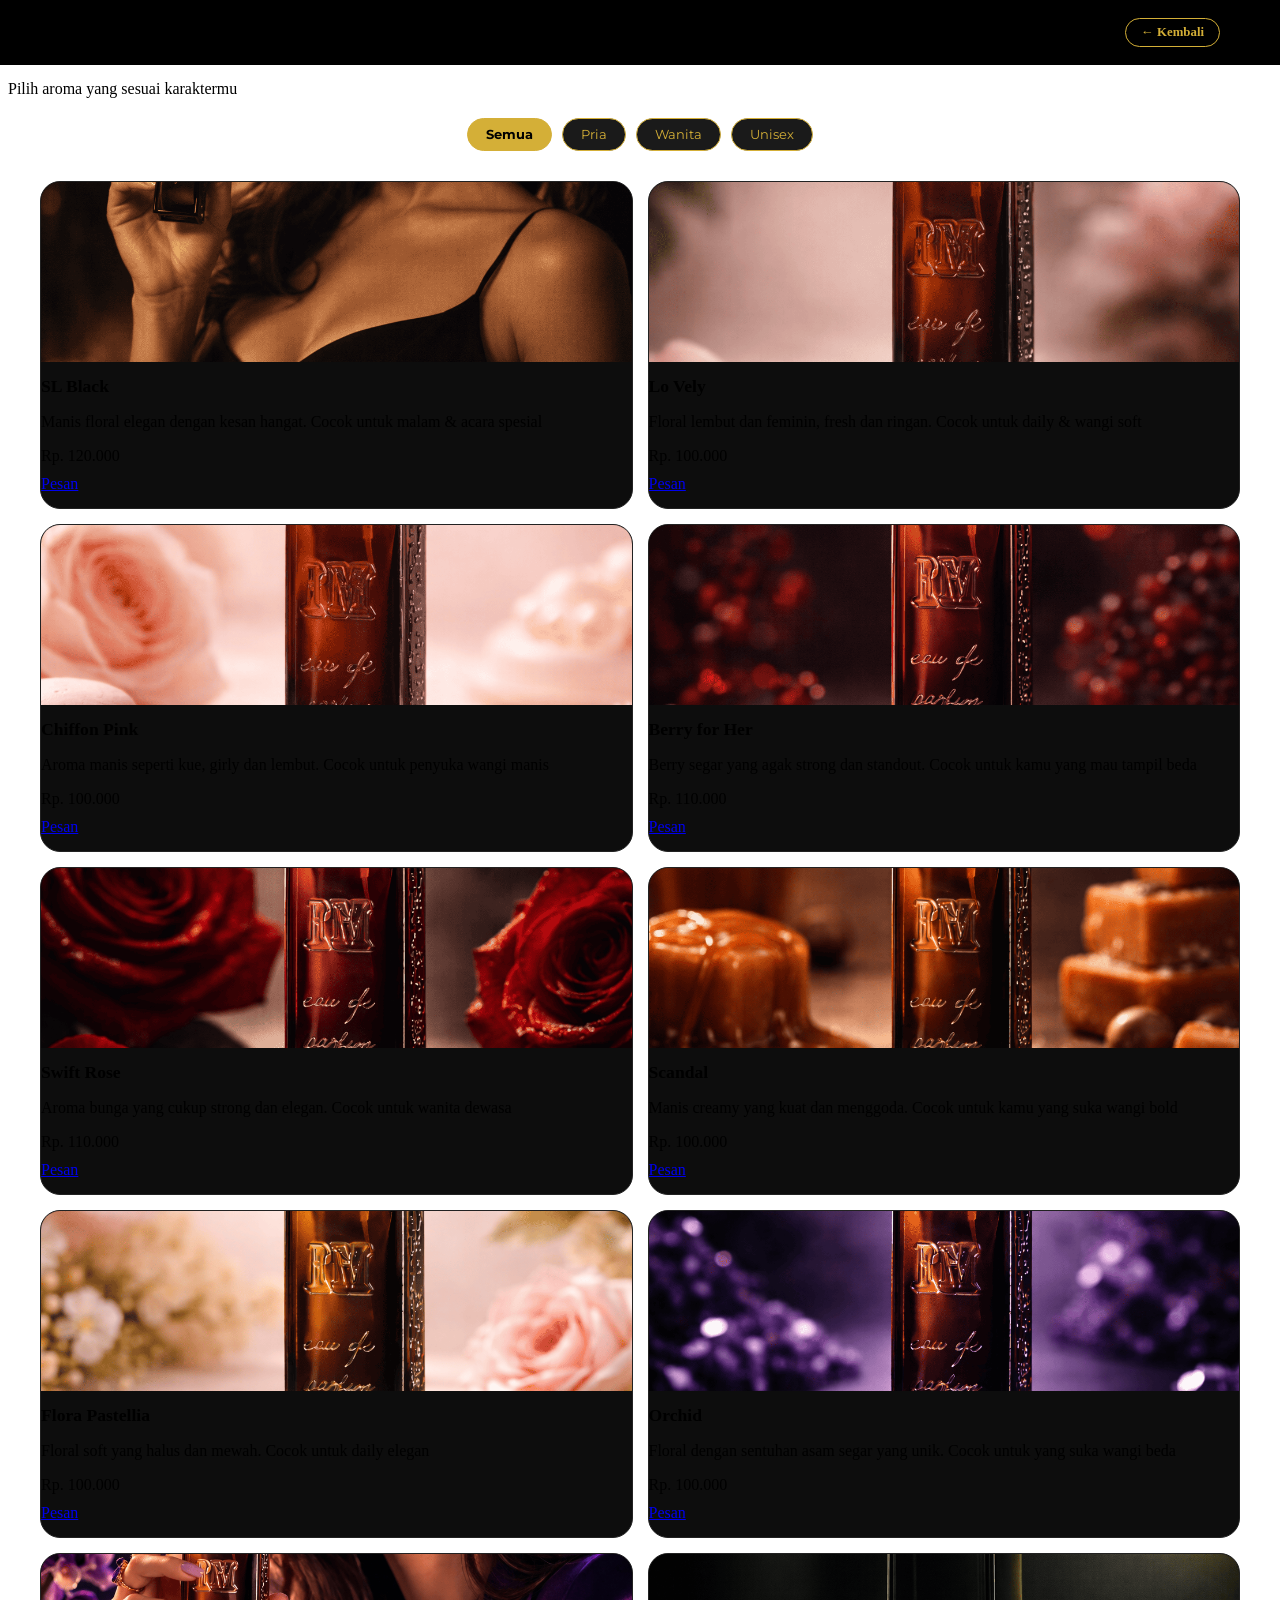
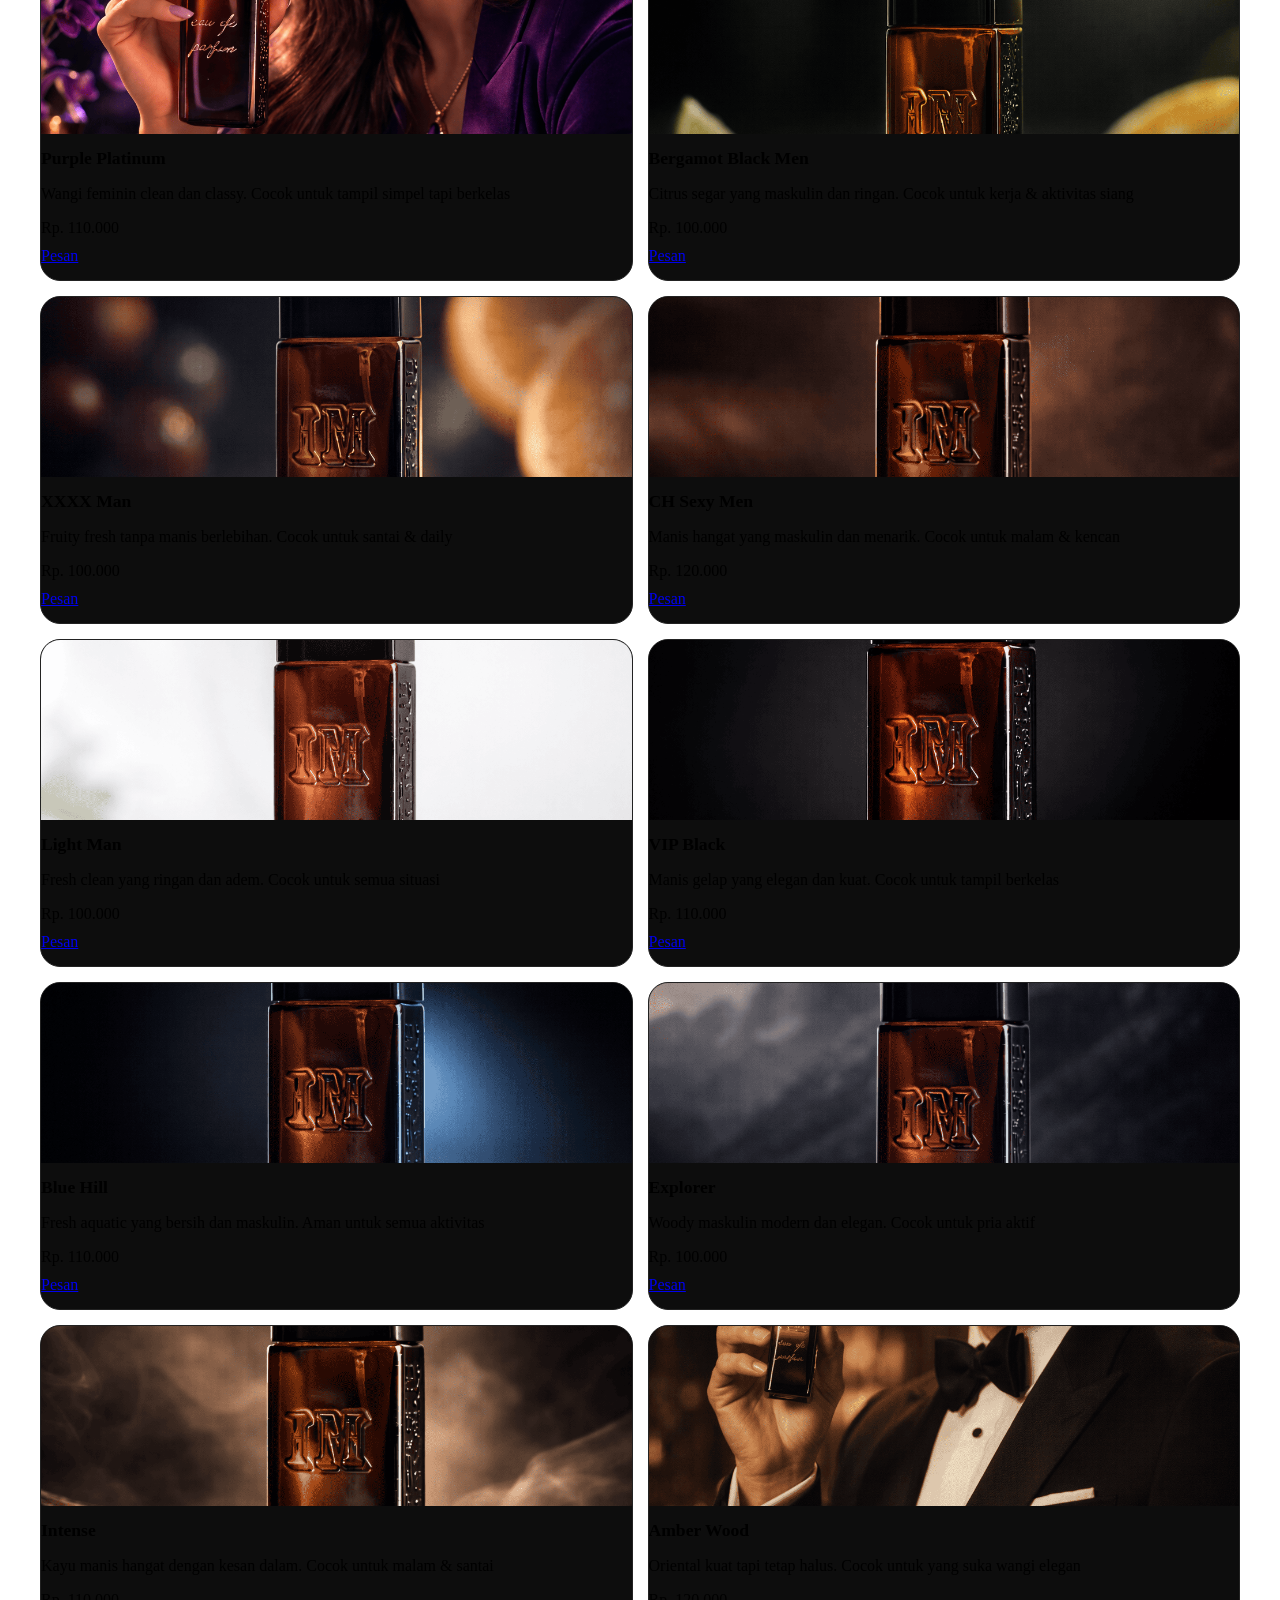
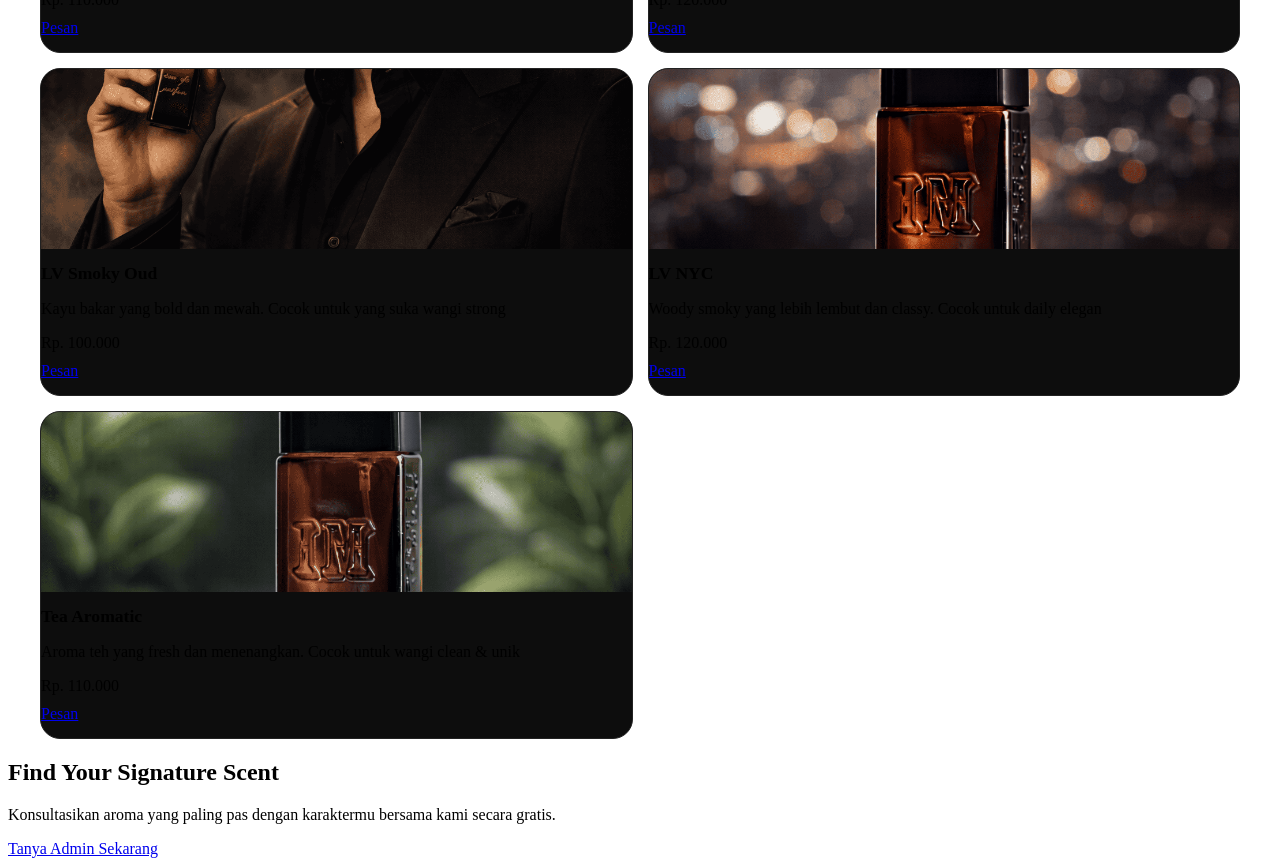
==== katalog.html @ c1ea0c75 "Update katalog.html" ====
<!DOCTYPE html>
<html lang="id">
<head>
    <meta charset="UTF-8">
    <meta name="viewport" content="width=device-width, initial-scale=1.0">
    <title>Katalog Lengkap - IM Parfum</title>
    <link href="https://fonts.googleapis.com/css2?family=Cormorant+Garamond:wght@600&family=Montserrat:wght@300;400;600&display=swap" rel="stylesheet">
    <link rel="stylesheet" href="style.css">
</head>
<body>

    <nav class="navbar">
        <div class="navbar-content">
            <div class="logo-lingkaran">IM</div>
            <a href="index.html" class="btn-kembali">← Kembali</a>
        </div>
    </nav>

    <div class="isi-halaman">
        <header>
            <h1 class="gold-text">Our Collections</h1>
            <p class="sub-text">Pilih aroma yang sesuai karaktermu</p>
            <div class="garis-pembatas"></div>
        </header>

        <div class="tab-container">
            <button class="tab-btn active" onclick="filterKatalog('Semua')">Semua</button>
            <button class="tab-btn" onclick="filterKatalog('Pria')">Pria</button>
            <button class="tab-btn" onclick="filterKatalog('Wanita')">Wanita</button>
            <button class="tab-btn" onclick="filterKatalog('Unisex')">Unisex</button>
        </div>

        <section class="grid-lengkap" id="katalog-semua">
            </section>

        <div class="footer-cta">
            <div class="cta-content">
                <h2 class="gold-text">Find Your Signature Scent</h2>
                <p>Konsultasikan aroma yang paling pas dengan karaktermu bersama kami secara gratis.</p>
                <a href="https://wa.me/6287749397910" class="btn-premium-cta">
                    <span>Tanya Admin Sekarang</span>
                </a>
            </div>
        </div>
    </div>

    <script src="Katalog.js"></script>
</body>
</html>
---- style.css ----
/* =========================================
   1. NAVBAR (HEADER) - PERBAIKAN KATALOG
   ========================================= */
.navbar {
    position: fixed;
    top: 0;
    left: 0;
    right: 0;
    height: 65px;
    background-color: #000000;
    display: flex;
    justify-content: center;
    align-items: center;
    z-index: 9999;
}

.navbar-content {
    width: 100%;
    max-width: 1200px;
    display: flex;
    justify-content: space-between; /* Memisahkan Logo dan Tombol Kembali */
    align-items: center;
    padding: 0 20px;
    box-sizing: border-box;
}

/* =========================================
   2. FILTER TABS (TOMBOL SEMUA, PRIA, DLL)
   ========================================= */
.tab-container {
    display: flex;
    justify-content: center;
    gap: 10px;
    margin: 20px 0 30px;
    padding: 0 10px;
    flex-wrap: wrap;
}

.tab-btn {
    background: #1a1a1a; /* Warna gelap agar teks emas terlihat */
    border: 1px solid #d4af37;
    color: #d4af37;
    padding: 8px 18px;
    border-radius: 20px;
    font-size: 0.8rem;
    cursor: pointer;
    transition: 0.3s;
    font-family: 'Montserrat', sans-serif;
}

.tab-btn.active {
    background: #d4af37; /* Emas saat terpilih */
    color: #000000;      /* Teks hitam agar kontras */
    font-weight: bold;
}

/* =========================================
   3. GRID KATALOG (2 KOLOM DI HP)
   ========================================= */
.grid-lengkap {
    display: grid;
    grid-template-columns: 1fr 1fr; /* Membagi layar jadi 2 kolom */
    gap: 15px;
    padding: 0 15px;
    max-width: 1200px;
    margin: 0 auto;
}

.grid-lengkap .kartu-parfum {
    min-width: unset; /* Menghapus paksaan lebar agar muat 2 kolom */
    background-color: #0d0d0d;
    border-radius: 20px;
    padding-bottom: 15px;
    border: 1px solid #222;
    overflow: hidden;
}

.grid-lengkap .gambar-produk {
    width: 100%;
    height: 180px; /* Tinggi disesuaikan agar tidak terlalu panjang */
    object-fit: cover;
}

.grid-lengkap .nama-produk {
    font-size: 1.1rem;
    margin: 10px 0 5px;
}

.grid-lengkap .harga {
    font-size: 1rem;
    margin-bottom: 10px;
}

/* Tombol Kembali di Navbar */
.btn-kembali {
    color: #d4af37;
    text-decoration: none;
    font-weight: bold;
    font-size: 0.8rem;
    border: 1px solid #d4af37;
    padding: 6px 15px;
    border-radius: 20px;
}
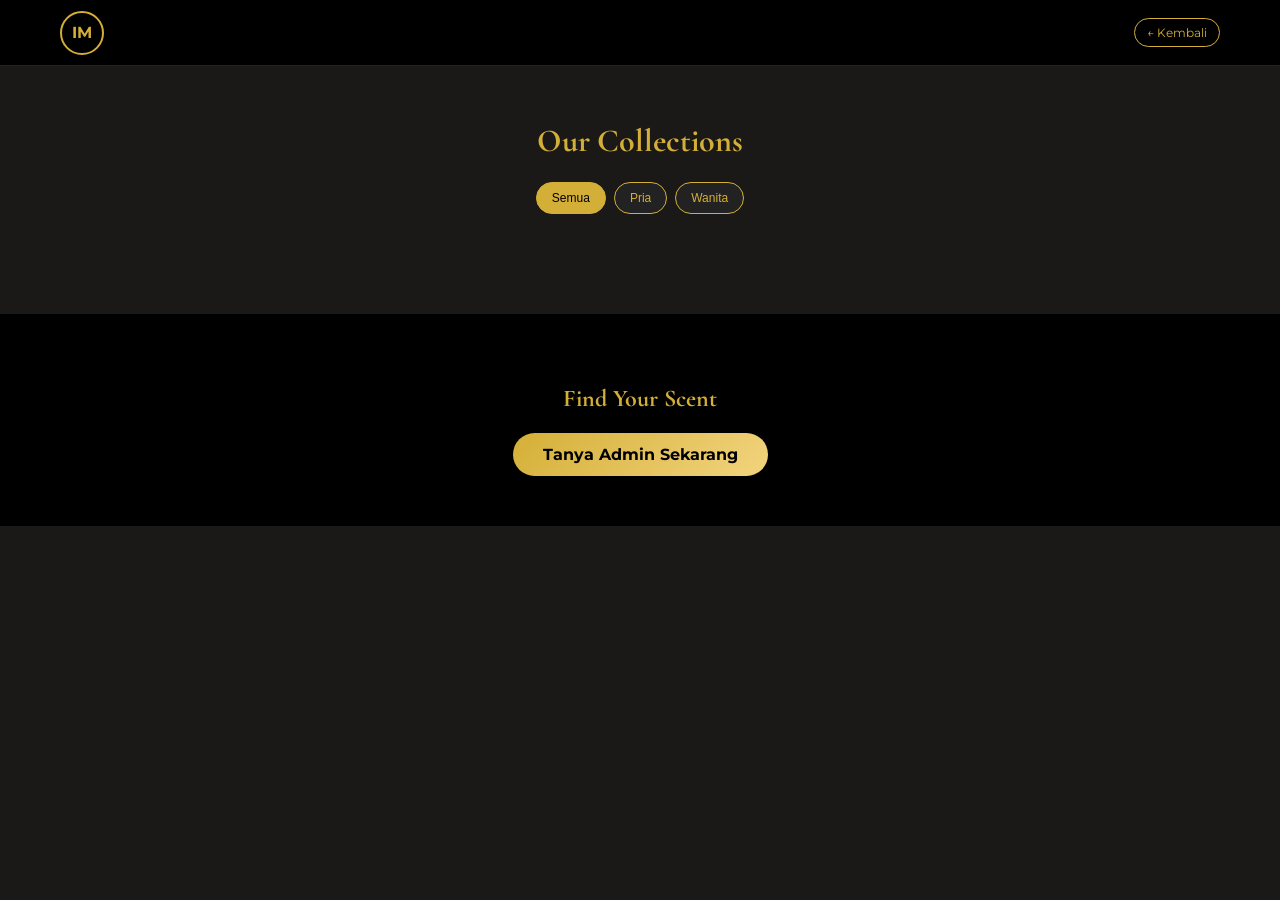
==== commit 27781de8: "Update katalog.html" ====
--- a/katalog.html
+++ b/katalog.html
@@ -3,12 +3,11 @@
 <head>
     <meta charset="UTF-8">
     <meta name="viewport" content="width=device-width, initial-scale=1.0">
-    <title>Katalog Lengkap - IM Parfum</title>
-    <link href="https://fonts.googleapis.com/css2?family=Cormorant+Garamond:wght@600&family=Montserrat:wght@300;400;600&display=swap" rel="stylesheet">
+    <title>Katalog - IM Parfum</title>
+    <link href="https://fonts.googleapis.com/css2?family=Cormorant+Garamond:wght@600&family=Montserrat:wght@400;600&display=swap" rel="stylesheet">
     <link rel="stylesheet" href="style.css">
 </head>
 <body>
-
     <nav class="navbar">
         <div class="navbar-content">
             <div class="logo-lingkaran">IM</div>
@@ -17,33 +16,20 @@
     </nav>
 
     <div class="isi-halaman">
-        <header>
-            <h1 class="gold-text">Our Collections</h1>
-            <p class="sub-text">Pilih aroma yang sesuai karaktermu</p>
-            <div class="garis-pembatas"></div>
-        </header>
-
+        <h1 class="gold-text">Our Collections</h1>
         <div class="tab-container">
             <button class="tab-btn active" onclick="filterKatalog('Semua')">Semua</button>
             <button class="tab-btn" onclick="filterKatalog('Pria')">Pria</button>
             <button class="tab-btn" onclick="filterKatalog('Wanita')">Wanita</button>
-            <button class="tab-btn" onclick="filterKatalog('Unisex')">Unisex</button>
         </div>
 
-        <section class="grid-lengkap" id="katalog-semua">
-            </section>
+        <section class="grid-lengkap" id="katalog-container"></section>
 
-        <div class="footer-cta">
-            <div class="cta-content">
-                <h2 class="gold-text">Find Your Signature Scent</h2>
-                <p>Konsultasikan aroma yang paling pas dengan karaktermu bersama kami secara gratis.</p>
-                <a href="https://wa.me/6287749397910" class="btn-premium-cta">
-                    <span>Tanya Admin Sekarang</span>
-                </a>
-            </div>
-        </div>
+        <footer class="footer-cta">
+            <h2 class="gold-text">Find Your Scent</h2>
+            <a href="https://wa.me/6287749397910" class="btn-premium-cta">Tanya Admin Sekarang</a>
+        </footer>
     </div>
-
-    <script src="Katalog.js"></script>
+    <script src="katalog.js"></script>
 </body>
 </html>
--- a/style.css
+++ b/style.css
@@ -1,103 +1,98 @@
-/* =========================================
-   1. NAVBAR (HEADER) - PERBAIKAN KATALOG
-   ========================================= */
+/* DASAR */
+body {
+    background-color: #1a1917;
+    color: #ffffff;
+    font-family: 'Montserrat', sans-serif;
+    margin: 0;
+    padding: 0;
+    text-align: center;
+}
+
+/* NAVBAR (Logo kiri, Tombol kanan) */
 .navbar {
     position: fixed;
-    top: 0;
-    left: 0;
-    right: 0;
+    top: 0; left: 0; right: 0;
     height: 65px;
     background-color: #000000;
     display: flex;
     justify-content: center;
     align-items: center;
     z-index: 9999;
+    border-bottom: 1px solid #222;
 }
 
 .navbar-content {
     width: 100%;
     max-width: 1200px;
     display: flex;
-    justify-content: space-between; /* Memisahkan Logo dan Tombol Kembali */
+    justify-content: space-between;
     align-items: center;
     padding: 0 20px;
     box-sizing: border-box;
 }
 
-/* =========================================
-   2. FILTER TABS (TOMBOL SEMUA, PRIA, DLL)
-   ========================================= */
-.tab-container {
+.logo-lingkaran {
+    width: 40px; height: 40px;
+    border: 2px solid #d4af37;
+    border-radius: 50%;
+    color: #d4af37;
     display: flex;
+    align-items: center;
     justify-content: center;
-    gap: 10px;
-    margin: 20px 0 30px;
-    padding: 0 10px;
-    flex-wrap: wrap;
+    font-weight: bold;
+    text-decoration: none;
 }
 
-.tab-btn {
-    background: #1a1a1a; /* Warna gelap agar teks emas terlihat */
+.btn-kembali {
+    color: #d4af37;
+    text-decoration: none;
+    font-size: 0.75rem;
     border: 1px solid #d4af37;
-    color: #d4af37;
-    padding: 8px 18px;
+    padding: 6px 12px;
     border-radius: 20px;
-    font-size: 0.8rem;
-    cursor: pointer;
-    transition: 0.3s;
-    font-family: 'Montserrat', sans-serif;
 }
 
-.tab-btn.active {
-    background: #d4af37; /* Emas saat terpilih */
-    color: #000000;      /* Teks hitam agar kontras */
-    font-weight: bold;
+/* HEADER & FILTER */
+.isi-halaman { padding-top: 100px; }
+.gold-text { color: #d4af37; font-family: 'Cormorant Garamond', serif; }
+
+.tab-container { display: flex; justify-content: center; gap: 8px; margin-bottom: 30px; }
+.tab-btn {
+    background: #222; border: 1px solid #d4af37; color: #d4af37;
+    padding: 8px 15px; border-radius: 20px; font-size: 0.75rem; cursor: pointer;
 }
+.tab-btn.active { background: #d4af37; color: #000; }
 
-/* =========================================
-   3. GRID KATALOG (2 KOLOM DI HP)
-   ========================================= */
+/* GRID KATALOG (2 KOLOM) */
 .grid-lengkap {
     display: grid;
-    grid-template-columns: 1fr 1fr; /* Membagi layar jadi 2 kolom */
+    grid-template-columns: 1fr 1fr;
     gap: 15px;
-    padding: 0 15px;
+    padding: 0 15px 50px;
     max-width: 1200px;
     margin: 0 auto;
 }
 
-.grid-lengkap .kartu-parfum {
-    min-width: unset; /* Menghapus paksaan lebar agar muat 2 kolom */
+.kartu-parfum {
     background-color: #0d0d0d;
-    border-radius: 20px;
-    padding-bottom: 15px;
+    border-radius: 15px;
     border: 1px solid #222;
     overflow: hidden;
+    display: flex;
+    flex-direction: column;
+    text-align: left;
 }
 
-.grid-lengkap .gambar-produk {
-    width: 100%;
-    height: 180px; /* Tinggi disesuaikan agar tidak terlalu panjang */
-    object-fit: cover;
+.gambar-produk { width: 100%; height: 180px; object-fit: cover; }
+.info-produk { padding: 12px; }
+.nama-produk { color: #d4af37; font-size: 1.1rem; margin: 0 0 5px; }
+.deskripsi { font-size: 0.7rem; color: #ffffff !important; line-height: 1.3; margin-bottom: 10px; }
+.harga { color: #d4af37; font-weight: bold; font-size: 0.9rem; margin-bottom: 10px; }
+.link-pesan { color: #fdd835; text-decoration: none; font-size: 0.75rem; font-weight: bold; border-bottom: 1px solid #fdd835; }
+
+/* FOOTER */
+.footer-cta { padding: 50px 20px; background: #000; margin-top: 20px; }
+.btn-premium-cta {
+    display: inline-block; background: linear-gradient(135deg, #d4af37, #f2d47e);
+    color: #000; padding: 12px 30px; border-radius: 50px; text-decoration: none; font-weight: bold;
 }
-
-.grid-lengkap .nama-produk {
-    font-size: 1.1rem;
-    margin: 10px 0 5px;
-}
-
-.grid-lengkap .harga {
-    font-size: 1rem;
-    margin-bottom: 10px;
-}
-
-/* Tombol Kembali di Navbar */
-.btn-kembali {
-    color: #d4af37;
-    text-decoration: none;
-    font-weight: bold;
-    font-size: 0.8rem;
-    border: 1px solid #d4af37;
-    padding: 6px 15px;
-    border-radius: 20px;
-}
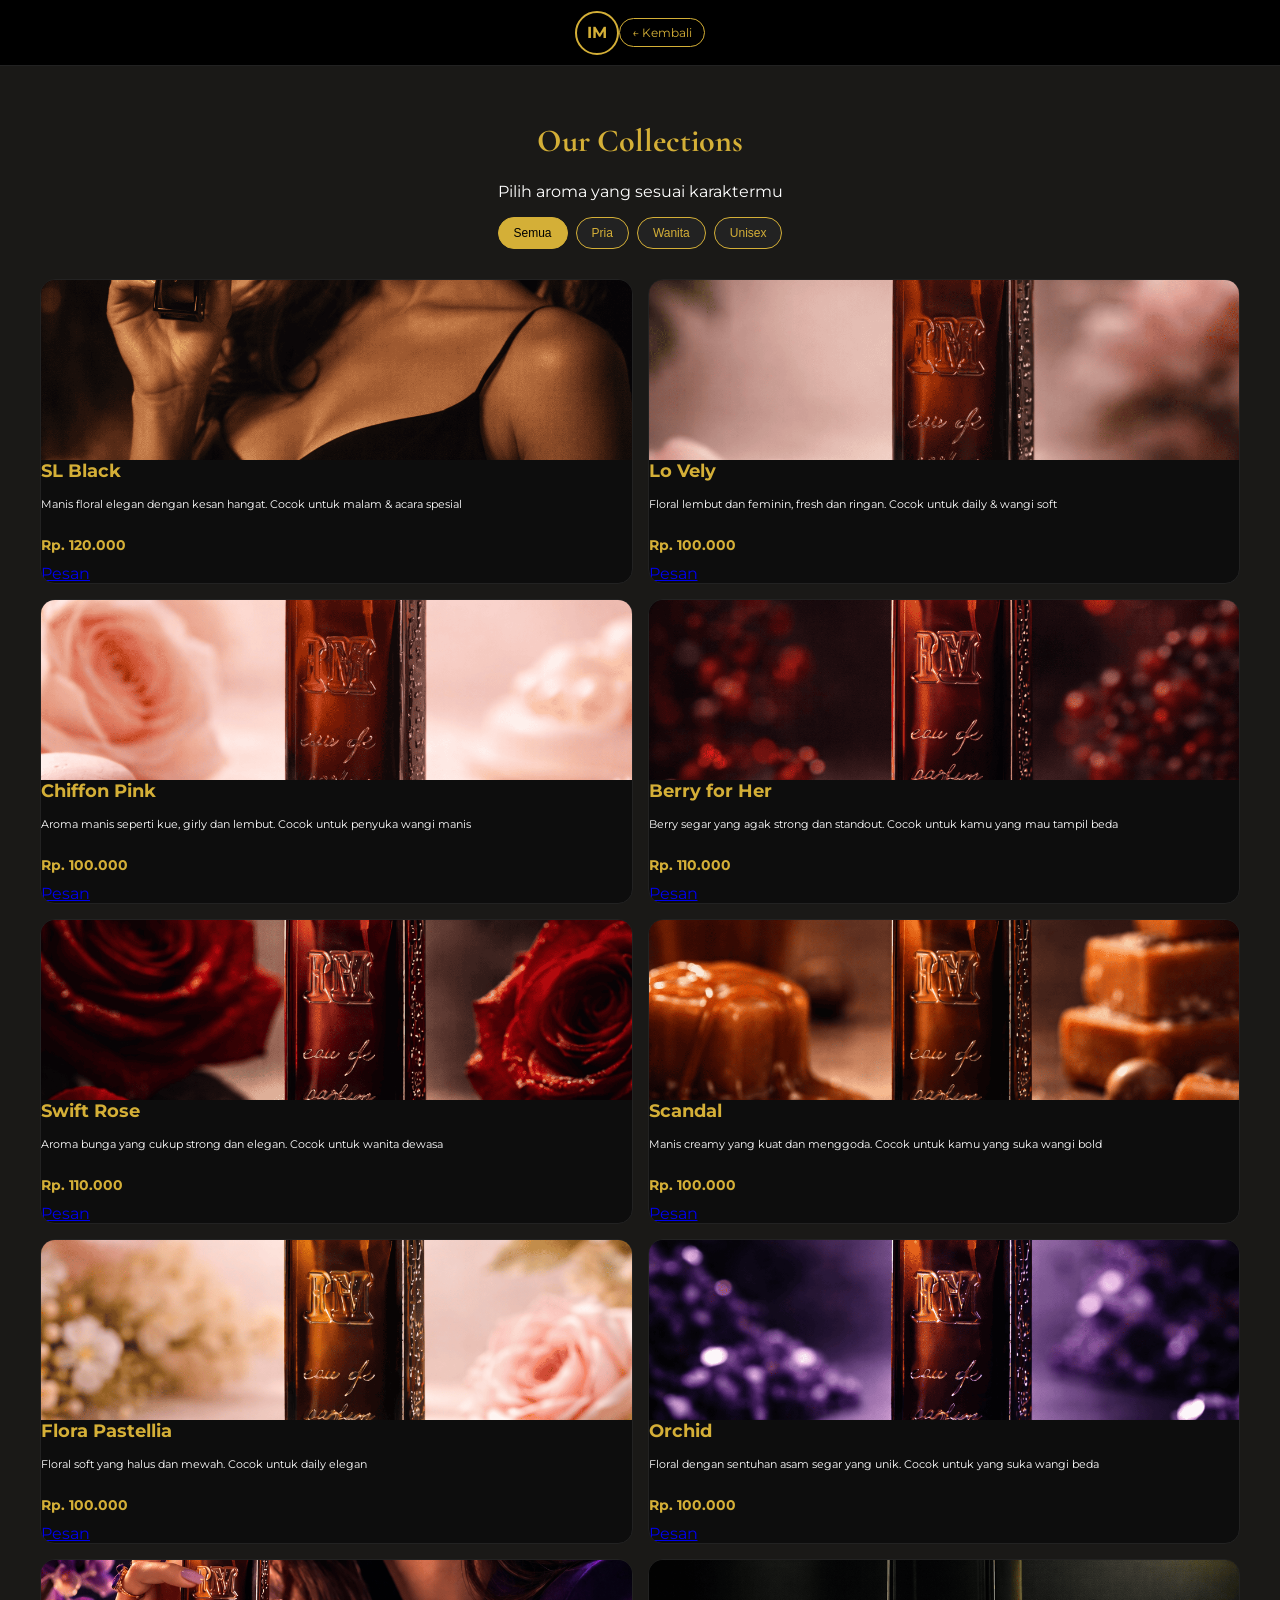
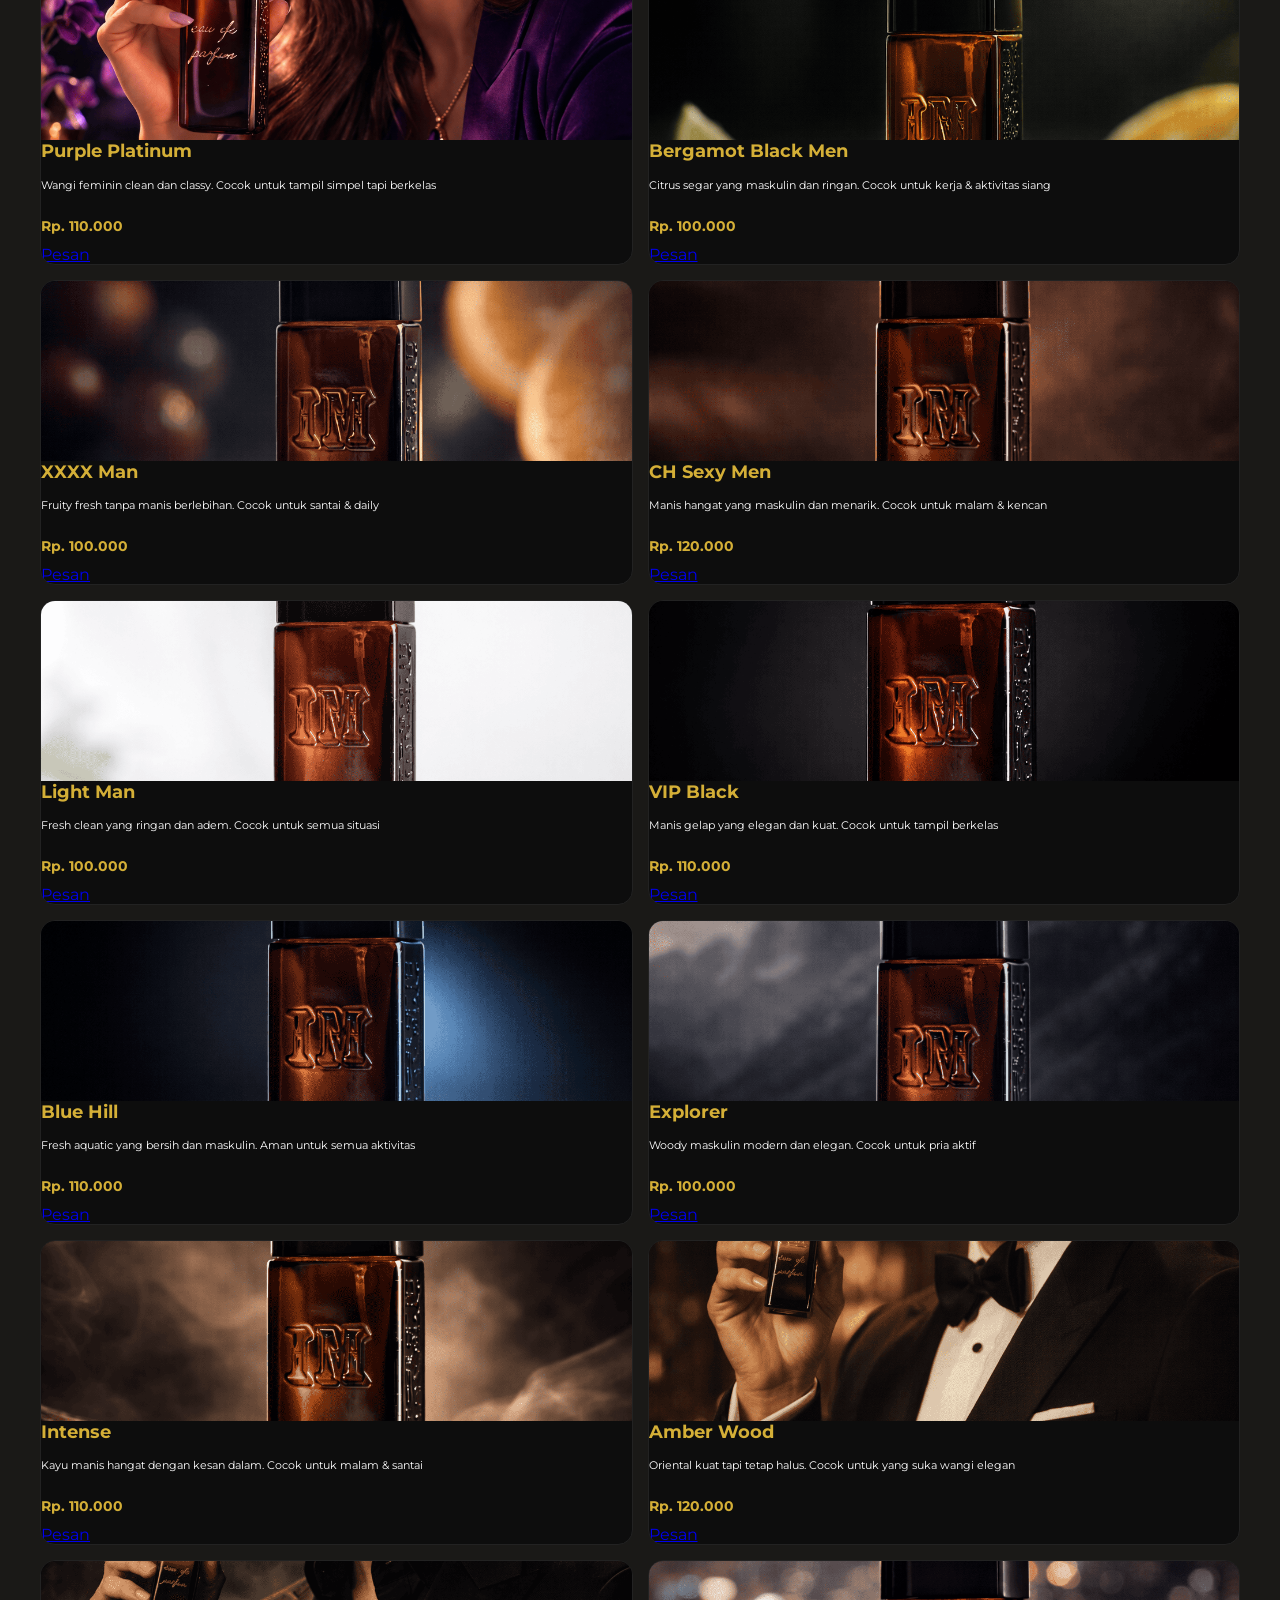
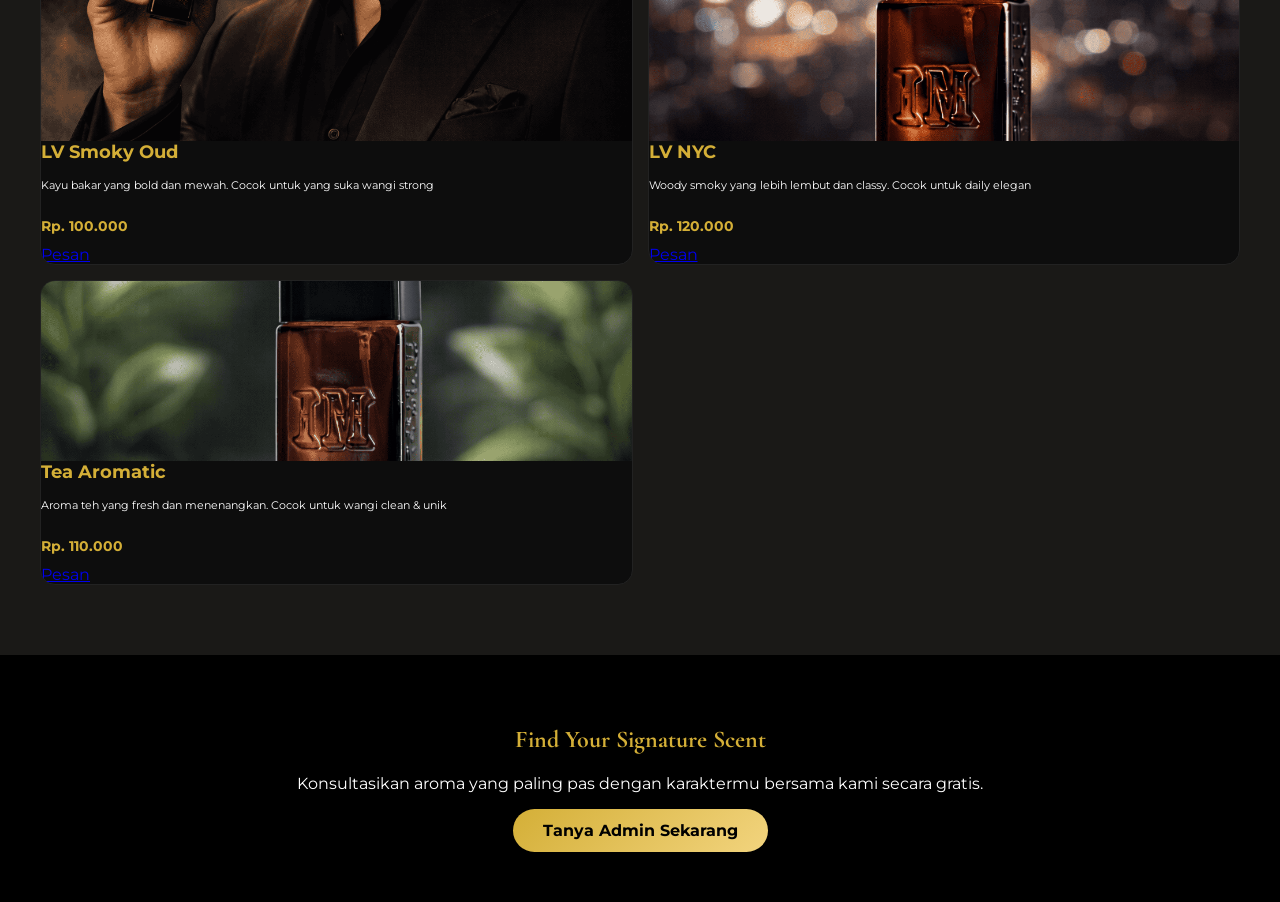
==== commit 0a7dfea7: "Update katalog.html" ====
--- a/katalog.html
+++ b/katalog.html
@@ -3,33 +3,46 @@
 <head>
     <meta charset="UTF-8">
     <meta name="viewport" content="width=device-width, initial-scale=1.0">
-    <title>Katalog - IM Parfum</title>
-    <link href="https://fonts.googleapis.com/css2?family=Cormorant+Garamond:wght@600&family=Montserrat:wght@400;600&display=swap" rel="stylesheet">
+    <title>Katalog Lengkap - IM Parfum</title>
+    <link href="https://fonts.googleapis.com/css2?family=Cormorant+Garamond:wght@600&family=Montserrat:wght@300;400;600&display=swap" rel="stylesheet">
     <link rel="stylesheet" href="style.css">
 </head>
 <body>
+
     <nav class="navbar">
-        <div class="navbar-content">
-            <div class="logo-lingkaran">IM</div>
-            <a href="index.html" class="btn-kembali">← Kembali</a>
-        </div>
+        <div class="logo-lingkaran">IM</div>
+        <a href="index.html" class="btn-kembali">← Kembali</a>
     </nav>
 
     <div class="isi-halaman">
-        <h1 class="gold-text">Our Collections</h1>
+        <header>
+            <h1 class="gold-text">Our Collections</h1>
+            <p class="sub-text">Pilih aroma yang sesuai karaktermu</p>
+            <div class="garis-pembatas"></div>
+        </header>
+
         <div class="tab-container">
             <button class="tab-btn active" onclick="filterKatalog('Semua')">Semua</button>
             <button class="tab-btn" onclick="filterKatalog('Pria')">Pria</button>
             <button class="tab-btn" onclick="filterKatalog('Wanita')">Wanita</button>
+            <button class="tab-btn" onclick="filterKatalog('Unisex')">Unisex</button>
         </div>
 
-        <section class="grid-lengkap" id="katalog-container"></section>
+        <section class="grid-lengkap" id="katalog-semua">
+            </section>
 
-        <footer class="footer-cta">
-            <h2 class="gold-text">Find Your Scent</h2>
-            <a href="https://wa.me/6287749397910" class="btn-premium-cta">Tanya Admin Sekarang</a>
-        </footer>
+        <div class="footer-cta">
+    <div class="cta-content">
+        <h2 class="gold-text">Find Your Signature Scent</h2>
+        <p>Konsultasikan aroma yang paling pas dengan karaktermu bersama kami secara gratis.</p>
+        <a href="https://wa.me/6287749397910" class="btn-premium-cta">
+            <span>Tanya Admin Sekarang</span>
+            <i class="icon-wa"></i>
+        </a>
     </div>
+</div>
+
+
     <script src="katalog.js"></script>
 </body>
 </html>
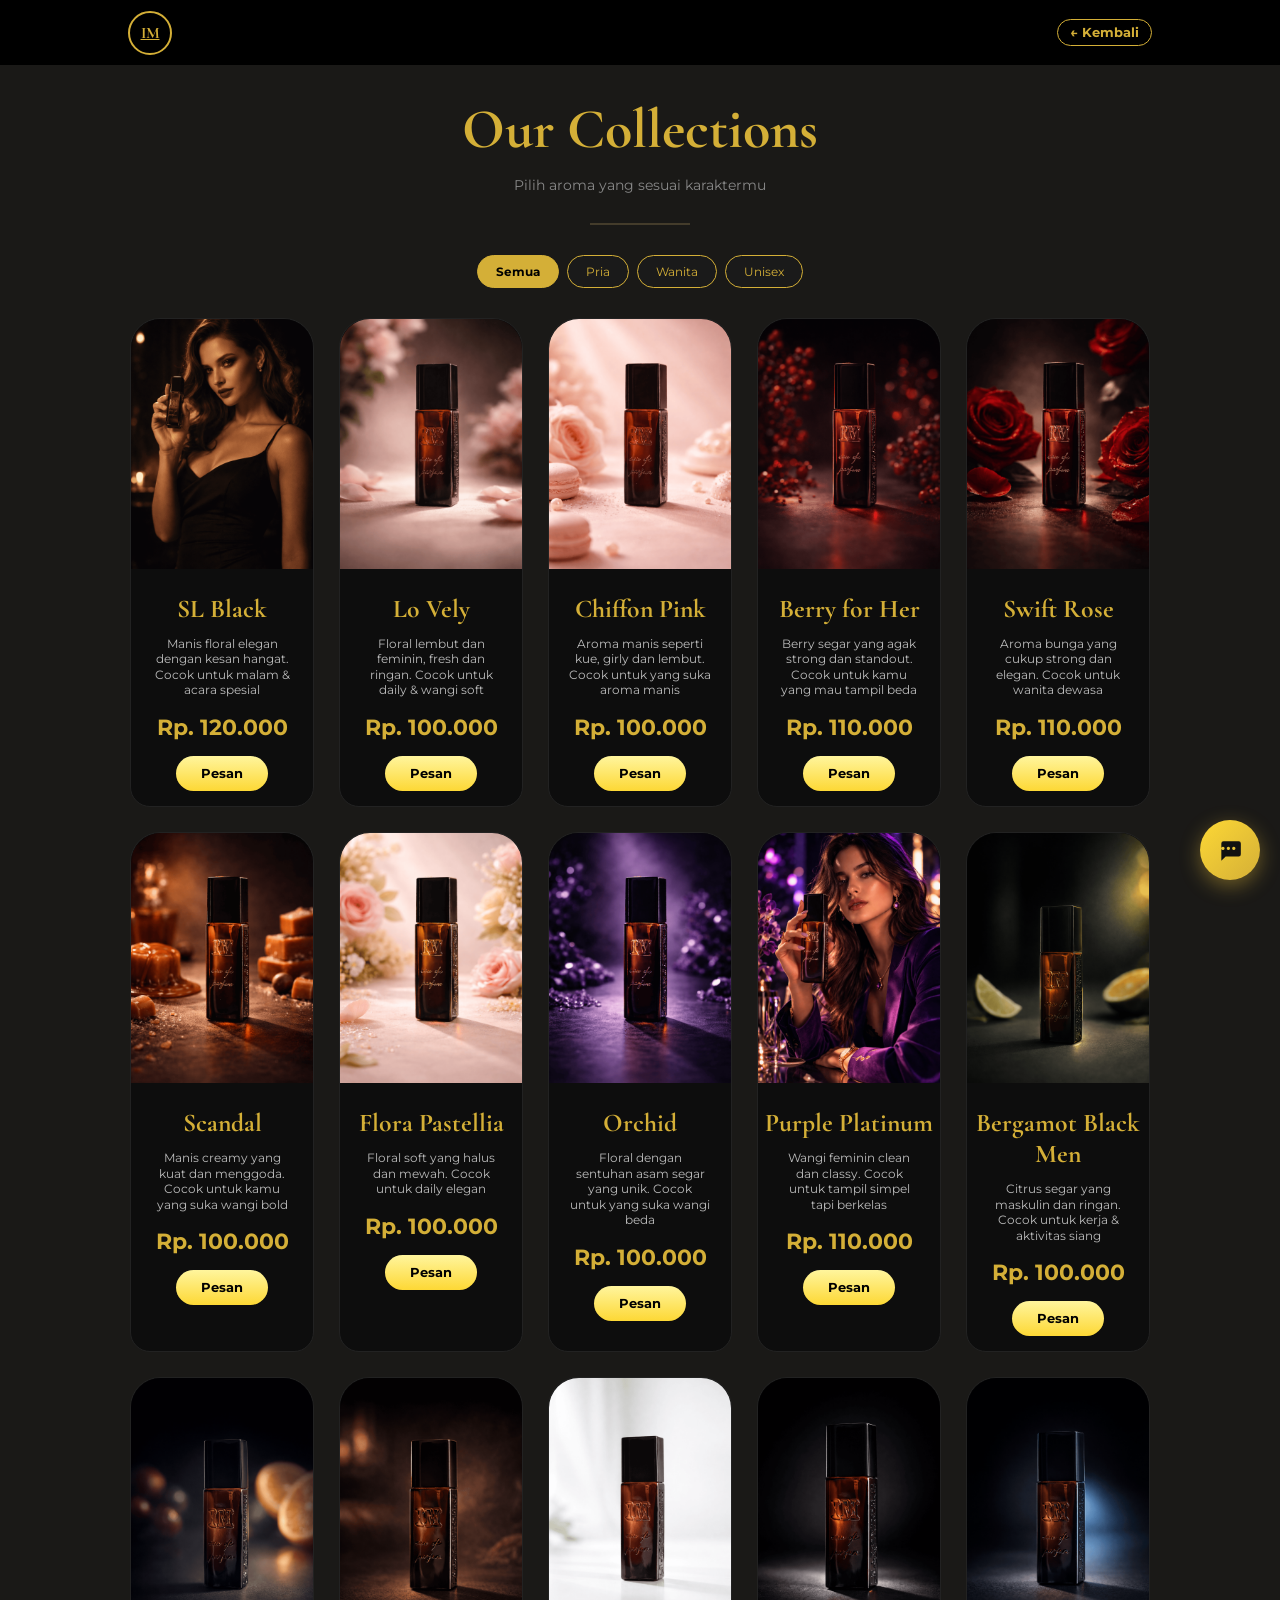
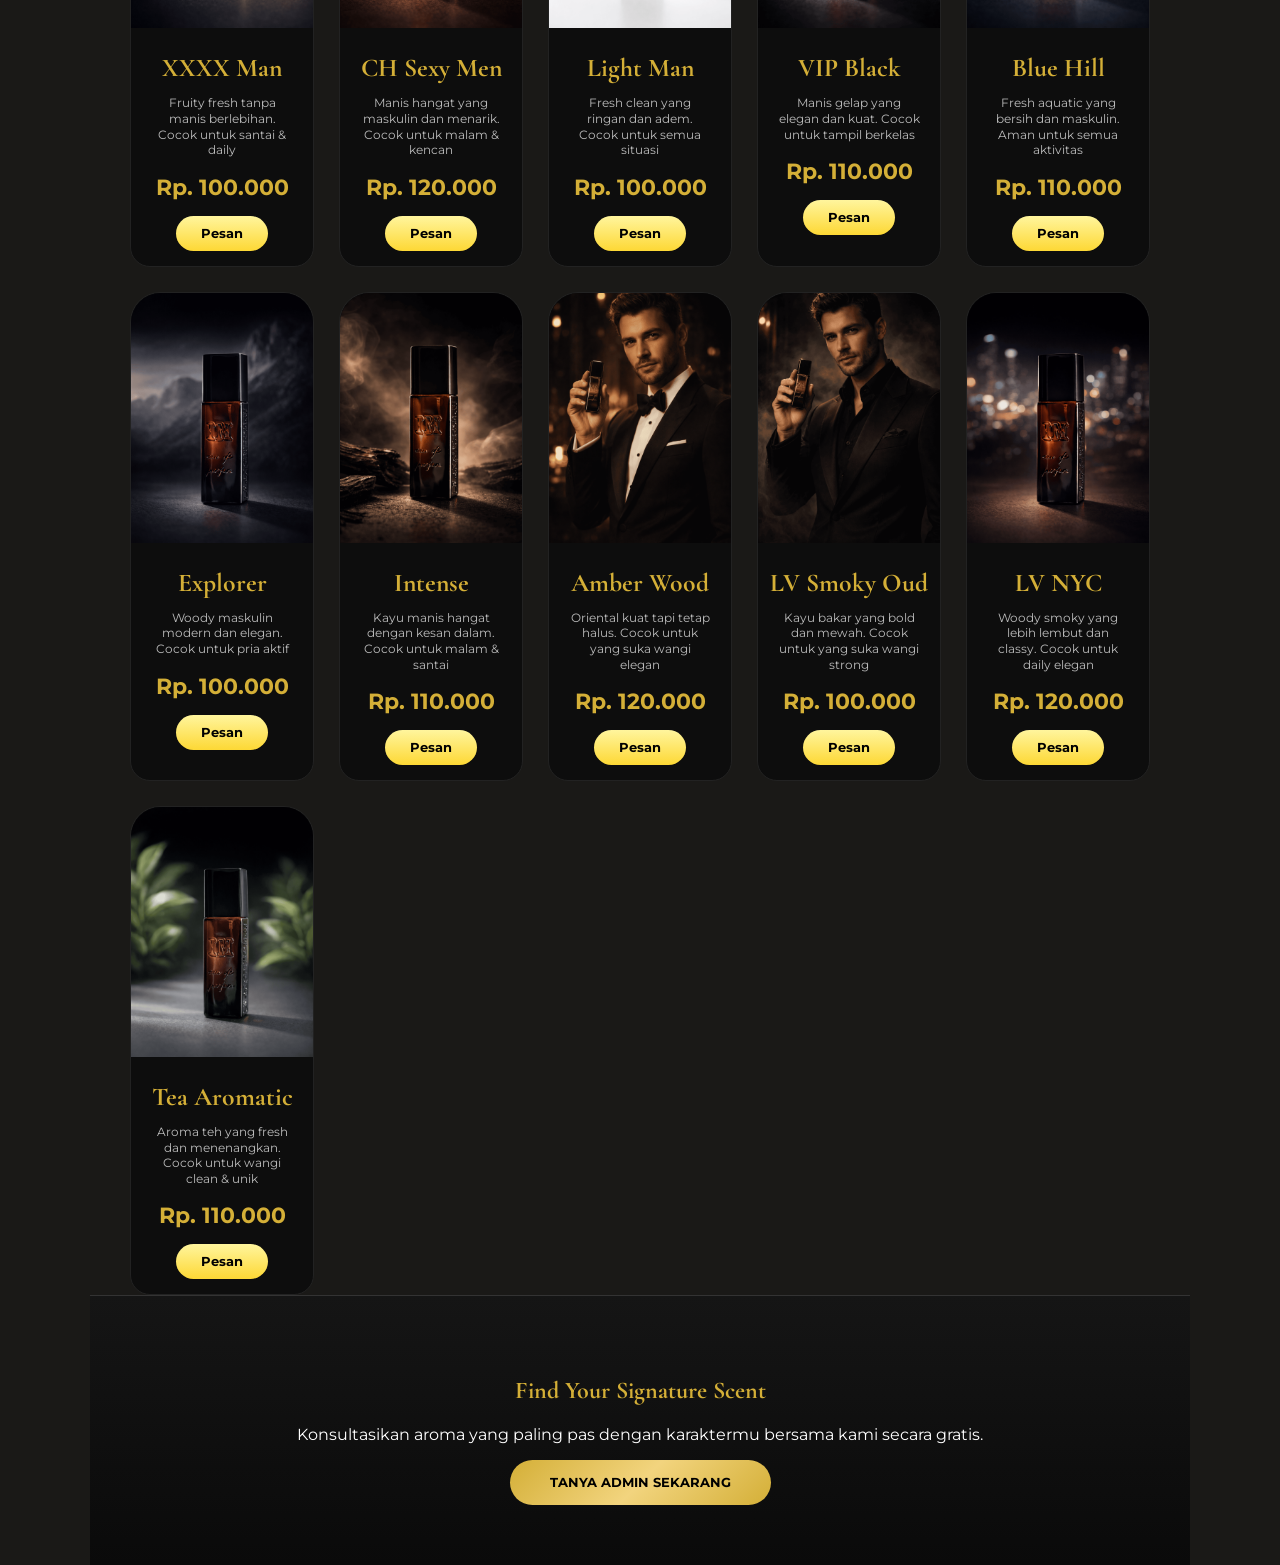
==== commit b5603b72: "Add files via upload" ====
--- a/katalog.html
+++ b/katalog.html
@@ -6,6 +6,7 @@
     <title>Katalog Lengkap - IM Parfum</title>
     <link href="https://fonts.googleapis.com/css2?family=Cormorant+Garamond:wght@600&family=Montserrat:wght@300;400;600&display=swap" rel="stylesheet">
     <link rel="stylesheet" href="style.css">
+    <link rel="stylesheet" href="chatbot.css?v=2">
 </head>
 <body>
 
@@ -44,5 +45,334 @@
 
 
     <script src="katalog.js"></script>
-</body>
+    <script src="chatbot.js?v=2"></script>
+<script data-pplx-inline-edit>
+(function () {
+  if (window === window.top) return;
+
+  const allowedParentOrigins = ["https://www.perplexity.ai","https://perplexity.ai","https://testing.perplexity.ai","https://staging.perplexity.ai","https://*.preview.i.perplexity.ai","http://perplexity.localhost","http://localhost:1420","http://127.0.0.1:1420","http://localhost:3000","http://127.0.0.1:3000","http://localhost:5173","http://127.0.0.1:5173"];
+  const MAX_FONT_BYTES = 500 * 1024;
+  const MAX_TOTAL_FONT_BYTES = 2 * 1024 * 1024;
+  let scrollForwarding = false;
+  let scrollRaf = 0;
+  let trustedTopOrigin = null;
+
+  // Allow entries like "https://*.preview.i.perplexity.ai" — the wildcard
+  // matches a single DNS label (no dots), so "https://*.foo" cannot stretch
+  // across multiple labels.
+  function matchesAllowedOrigin(origin) {
+    if (!origin) return false;
+    for (const entry of allowedParentOrigins) {
+      if (!entry.includes("*")) {
+        if (entry === origin) return true;
+        continue;
+      }
+      const pattern = new RegExp(
+        "^" +
+          entry.replace(/[.+?^${}()|[\]\\]/g, "\\$&").replace(/\*/g, "[^.]+") +
+          "$",
+      );
+      if (pattern.test(origin)) return true;
+    }
+    return false;
+  }
+
+  // Trust decision: when the sender is same-origin-visible (event.origin is a
+  // real origin like https://www.perplexity.ai) we trust event.origin directly.
+  // When event.origin is "null" (opaque broker srcdoc), we fall back to the
+  // broker's stamped `parentOrigin` to identify the top window. The fallback
+  // is claim-only — we rely on the browser's native `targetOrigin` enforcement
+  // on the response path (see postToTrustedTop) to ensure replies can't be
+  // delivered to anyone but the actual top window of that claimed origin.
+  function getTrustedParentOrigin(event) {
+    const forwardedParentOrigin =
+      typeof event.data.parentOrigin === "string" ? event.data.parentOrigin : null;
+    const parentOrigin = event.origin === "null" ? forwardedParentOrigin : event.origin;
+    return matchesAllowedOrigin(parentOrigin) ? parentOrigin : null;
+  }
+
+  // All responses go to window.top with targetOrigin = the allowlisted origin.
+  // An attacker that iframes us inside their own null-origin broker can claim
+  // any parentOrigin they like, but the browser will drop the reply whenever
+  // the real top's origin doesn't match — so the screenshot never leaves.
+  function postToTrustedTop(message) {
+    if (!trustedTopOrigin) return;
+    try {
+      window.top.postMessage(message, trustedTopOrigin);
+    } catch (_error) {}
+  }
+
+  function inlineAll(original, clone) {
+    if (original.nodeType !== 1 || clone.nodeType !== 1) return;
+
+    try {
+      const computedStyle = getComputedStyle(original);
+      // cssText on a computed style is the serialized declaration in modern
+      // Chromium/Safari — a single read beats enumerating ~400 longhand
+      // properties. Firefox returns "" here, so we fall back on empty.
+      const serialized = computedStyle.cssText;
+      if (serialized) {
+        clone.style.cssText = serialized;
+      } else {
+        const parts = new Array(computedStyle.length);
+        for (let index = 0; index < computedStyle.length; index += 1) {
+          const property = computedStyle[index];
+          parts[index] = `${property}:${computedStyle.getPropertyValue(property)};`;
+        }
+        clone.style.cssText = parts.join("");
+      }
+    } catch (_error) {}
+
+    const originalChildren = original.children;
+    const clonedChildren = clone.children;
+    for (
+      let index = 0;
+      index < originalChildren.length && index < clonedChildren.length;
+      index += 1
+    ) {
+      inlineAll(originalChildren[index], clonedChildren[index]);
+    }
+  }
+
+  function extractFontUrl(srcValue) {
+    const matches = [
+      ...srcValue.matchAll(
+        /url\(["']?([^"')]+)["']?\)(?:\s*format\(["']?([^"')]+)["']?\))?/gi,
+      ),
+    ];
+    if (matches.length === 0) return null;
+    const woff2 = matches.find((m) => m[2] && m[2].toLowerCase().includes("woff2"));
+    if (woff2) return woff2[1];
+    const woff = matches.find((m) => m[2] && m[2].toLowerCase().includes("woff"));
+    if (woff) return woff[1];
+    return matches[0][1];
+  }
+
+  // Cache resolved font URL -> data URI across captures. Fonts on a page
+  // essentially never change, and a batch run emits multiple captures back to
+  // back — without this we'd refetch + re-base64 every time.
+  const fontDataUriCache = new Map();
+  const SRC_DECLARATION_RE = /src\s*:\s*[^;}]+/i;
+
+  async function fetchAsDataUri(url) {
+    if (fontDataUriCache.has(url)) return fontDataUriCache.get(url);
+    let dataUri = null;
+    try {
+      const response = await fetch(url, { mode: "cors", credentials: "omit" });
+      if (response.ok) {
+        const blob = await response.blob();
+        if (blob.size <= MAX_FONT_BYTES) {
+          dataUri = await new Promise((resolve) => {
+            const reader = new FileReader();
+            reader.onloadend = () =>
+              resolve(typeof reader.result === "string" ? reader.result : null);
+            reader.onerror = () => resolve(null);
+            reader.readAsDataURL(blob);
+          });
+        }
+      }
+    } catch (_error) {
+      dataUri = null;
+    }
+    fontDataUriCache.set(url, dataUri);
+    return dataUri;
+  }
+
+  function collectFontFaceRuleTexts() {
+    const rules = [];
+    for (const sheet of document.styleSheets) {
+      let cssRules;
+      try {
+        cssRules = sheet.cssRules;
+      } catch (_error) {
+        continue;
+      }
+      if (!cssRules) continue;
+      for (const rule of cssRules) {
+        const cssText = rule.cssText || "";
+        if (cssText.startsWith("@font-face")) rules.push(cssText);
+      }
+    }
+    return rules;
+  }
+
+  async function buildInlinedFontCss() {
+    const ruleTexts = collectFontFaceRuleTexts();
+    if (ruleTexts.length === 0) return null;
+
+    const resolved = ruleTexts.map((cssText) => {
+      if (!SRC_DECLARATION_RE.test(cssText)) return null;
+      const srcMatch = cssText.match(/src\s*:\s*([^;}]+)[;}]/i);
+      if (!srcMatch) return null;
+      const url = extractFontUrl(srcMatch[1]);
+      if (!url) return null;
+      try {
+        return { cssText, url: new URL(url, document.baseURI).href };
+      } catch (_error) {
+        return null;
+      }
+    });
+
+    const dataUris = await Promise.all(
+      resolved.map((entry) => (entry ? fetchAsDataUri(entry.url) : Promise.resolve(null))),
+    );
+
+    const inlined = [];
+    let totalBytes = 0;
+    for (let index = 0; index < resolved.length; index += 1) {
+      const entry = resolved[index];
+      const dataUri = dataUris[index];
+      if (!entry || !dataUri) continue;
+      const approxBytes = dataUri.length * 0.75;
+      if (totalBytes + approxBytes > MAX_TOTAL_FONT_BYTES) break;
+      totalBytes += approxBytes;
+      inlined.push(entry.cssText.replace(SRC_DECLARATION_RE, `src: url("${dataUri}")`));
+    }
+    return inlined.length > 0 ? inlined.join("\n") : null;
+  }
+
+  function stripExternal(clone) {
+    const images = clone.querySelectorAll("img");
+    for (let index = 0; index < images.length; index += 1) {
+      const src = images[index].getAttribute("src");
+      if (src && !src.startsWith("data:")) images[index].removeAttribute("src");
+    }
+
+    const elements = clone.querySelectorAll("*");
+    for (let index = 0; index < elements.length; index += 1) {
+      const style = elements[index].style.cssText;
+      if (style && style.includes("url(")) {
+        elements[index].style.cssText = style.replace(
+          /url\(["']?(?!data:)[^)"']*["']?\)/gi,
+          "none",
+        );
+      }
+    }
+  }
+
+  function emitScroll() {
+    scrollRaf = 0;
+    if (!scrollForwarding) return;
+    postToTrustedTop({
+      type: "INLINE_EDIT_SCROLL",
+      scrollX: window.scrollX,
+      scrollY: window.scrollY,
+    });
+  }
+
+  window.addEventListener(
+    "scroll",
+    function () {
+      if (!scrollForwarding || scrollRaf) return;
+      scrollRaf = requestAnimationFrame(emitScroll);
+    },
+    { passive: true, capture: true },
+  );
+
+  async function handleCaptureRequest(event) {
+    const requestId = event.data.requestId;
+    const scrollX = window.scrollX;
+    const scrollY = window.scrollY;
+    const width = window.innerWidth;
+    const height = window.innerHeight;
+
+    function postResult(dataUrl) {
+      postToTrustedTop({
+        type: "INLINE_EDIT_SCREENSHOT_RESULT",
+        requestId,
+        dataUrl,
+        scrollX,
+        scrollY,
+      });
+    }
+
+    try {
+      // Wait for any pending web fonts to resolve so both inline metrics and
+      // the @font-face inlining below see the same loaded faces.
+      if (document.fonts && document.fonts.ready) {
+        try {
+          await document.fonts.ready;
+        } catch (_error) {}
+      }
+
+      const clone = document.documentElement.cloneNode(true);
+      inlineAll(document.documentElement, clone);
+
+      const removedNodes = clone.querySelectorAll("script,link[rel=\"stylesheet\"],style");
+      for (let index = 0; index < removedNodes.length; index += 1) {
+        removedNodes[index].remove();
+      }
+
+      stripExternal(clone);
+
+      // Re-embed web fonts as data-URI @font-face rules so the SVG rasterizer
+      // can resolve them — external font URLs aren't fetched during
+      // foreignObject rendering, which would otherwise force a fallback face
+      // and change text metrics.
+      const inlinedFontCss = await buildInlinedFontCss();
+      if (inlinedFontCss) {
+        const styleEl = document.createElement("style");
+        styleEl.textContent = inlinedFontCss;
+        const head = clone.querySelector("head");
+        if (head) head.appendChild(styleEl);
+        else clone.insertBefore(styleEl, clone.firstChild);
+      }
+
+      const html = new XMLSerializer().serializeToString(clone);
+      const svg =
+        `<svg xmlns="http://www.w3.org/2000/svg" width="${width}" height="${height}">` +
+        '<foreignObject width="100%" height="100%">' +
+        `<div xmlns="http://www.w3.org/1999/xhtml" style="width:${width}px;height:${height}px;overflow:hidden">` +
+        `<div style="position:relative;left:-${scrollX}px;top:-${scrollY}px">` +
+        html +
+        "</div></div></foreignObject></svg>";
+      const svgUrl = `data:image/svg+xml;charset=utf-8,${encodeURIComponent(svg)}`;
+      const image = new Image();
+      image.onload = function () {
+        const canvas = document.createElement("canvas");
+        canvas.width = width;
+        canvas.height = height;
+        canvas.getContext("2d").drawImage(image, 0, 0);
+        postResult(canvas.toDataURL("image/png"));
+      };
+      image.onerror = function () {
+        postResult(null);
+      };
+      image.src = svgUrl;
+    } catch (_error) {
+      postResult(null);
+    }
+  }
+
+  window.addEventListener("message", function (event) {
+    if (!event.data) return;
+    // Only accept messages from the direct parent frame. Blocks sibling /
+    // unrelated-window postMessage senders that could otherwise reach us.
+    if (event.source !== window.parent) return;
+
+    const trustedParentOrigin = getTrustedParentOrigin(event);
+    if (!trustedParentOrigin) return;
+    trustedTopOrigin = trustedParentOrigin;
+
+    if (event.data.type === "INLINE_EDIT_SCROLL_START") {
+      scrollForwarding = true;
+      emitScroll();
+      return;
+    }
+
+    if (event.data.type === "INLINE_EDIT_SCROLL_STOP") {
+      scrollForwarding = false;
+      if (scrollRaf) cancelAnimationFrame(scrollRaf);
+      scrollRaf = 0;
+      return;
+    }
+
+    if (event.data.type !== "INLINE_EDIT_CAPTURE_REQUEST") return;
+
+    handleCaptureRequest(event);
+  });
+})();
+
+
+</script></body>
 </html>
--- a/style.css
+++ b/style.css
@@ -1,4 +1,8 @@
-/* DASAR */
+/* ============================================================
+   1. KODE ASLI (MOBILE FIRST)
+   ============================================================ */
+
+/* Reset Dasar */
 body {
     background-color: #1a1917;
     color: #ffffff;
@@ -8,31 +12,25 @@
     text-align: center;
 }
 
-/* NAVBAR (Logo kiri, Tombol kanan) */
+/* Navbar Terkunci di Atas */
 .navbar {
     position: fixed;
-    top: 0; left: 0; right: 0;
+    top: 0;
+    left: 0;
+    right: 0;
     height: 65px;
     background-color: #000000;
     display: flex;
-    justify-content: center;
-    align-items: center;
-    z-index: 9999;
-    border-bottom: 1px solid #222;
-}
-
-.navbar-content {
-    width: 100%;
-    max-width: 1200px;
-    display: flex;
     justify-content: space-between;
     align-items: center;
-    padding: 0 20px;
+    padding: 0 25px;
     box-sizing: border-box;
+    z-index: 9999;
 }
 
 .logo-lingkaran {
-    width: 40px; height: 40px;
+    width: 40px;
+    height: 40px;
     border: 2px solid #d4af37;
     border-radius: 50%;
     color: #d4af37;
@@ -40,59 +38,583 @@
     align-items: center;
     justify-content: center;
     font-weight: bold;
-    text-decoration: none;
-}
-
+    font-size: 1rem;
+    text-decoration: underline;
+    font-family: 'Cormorant Garamond', serif;
+}
+
+.wa-float img {
+    width: 35px;
+}
+
+/* Konten di bawah Navbar */
+.isi-halaman {
+    padding-top: 80px;
+}
+
+/* Hero Section */
+.gambar-hero {
+    width: 85%;
+    max-width: 350px;
+    border-radius: 4px;
+    margin-bottom: 10px;
+}
+
+.gold-text {
+    color: #d4af37;
+    font-family: 'Cormorant Garamond', serif;
+}
+
+header h1.gold-text {
+    font-size: 2.2rem;
+    margin: 15px 0 5px;
+}
+.harga-utama {
+    font-size: 1.1rem;
+    font-weight: 300;
+    margin: 15px 0;
+    color: #ffffff;
+}
+.harga-utama .gold-text {
+    display: block;
+    font-size: 3rem;
+    font-weight: bold;
+    margin-top: 5px;
+    color: #d4af37;
+}
+
+.sub-text {
+    font-size: 0.85rem;
+    color: #888;
+}
+
+.garis-pembatas {
+    width: 100px;
+    height: 2px;
+    background: #443c2b;
+    margin: 30px auto;
+}
+
+/* Best Sellers */
+.title-section {
+    color: #d4af37;
+    font-family: 'Cormorant Garamond', serif;
+    font-size: 1.8rem;
+    display: inline-block;
+    border-bottom: 2px solid #d4af37;
+    margin-bottom: 40px;
+    padding-bottom: 5px;
+}
+
+.grid-katalog {
+    display: flex;
+    overflow-x: auto;
+    gap: 20px;
+    padding: 0 25px 30px;
+    scroll-snap-type: x mandatory;
+}
+
+.grid-katalog::-webkit-scrollbar {
+    display: none;
+}
+
+/* Kartu Produk Kapsul */
+.kartu-parfum {
+    min-width: 240px;
+    background-color: #0d0d0d;
+    border-radius: 60px 60px 30px 30px;
+    padding-bottom: 25px;
+    border: 1px solid #222;
+    scroll-snap-align: center;
+}
+
+.gambar-produk {
+    width: 100%;
+    height: 320px;
+    object-fit: cover;
+    border-radius: 60px 60px 0 0;
+}
+
+.nama-produk {
+    font-family: 'Cormorant Garamond', serif;
+    color: #d4af37;
+    font-size: 1.6rem;
+    margin: 20px 0 5px;
+}
+
+.deskripsi {
+    font-size: 0.75rem;
+    color: #bbb;
+    padding: 0 20px;
+    line-height: 1.3;
+    min-height: 45px;
+}
+
+.harga {
+    font-size: 1.4rem;
+    color: #d4af37;
+    font-weight: bold;
+    margin: 15px 0;
+}
+
+/* Tombol WhatsApp (Gradasi) */
+.btn-wa {
+    display: inline-block;
+    background: linear-gradient(180deg, #fff59d 0%, #fdd835 100%);
+    color: #000;
+    text-decoration: none;
+    padding: 10px 25px;
+    border-radius: 20px;
+    font-size: 0.8rem;
+    font-weight: bold;
+}
+
+/* Tombol Katalog Bawah */
+.btn-katalog {
+    display: inline-block;
+    background: linear-gradient(180deg, #fffde7 0%, #fdd835 100%);
+    border: none;
+    padding: 15px 50px;
+    border-radius: 30px;
+    font-weight: bold;
+    font-size: 1rem;
+    margin-bottom: 50px;
+    text-decoration: none;
+    color: #000;
+    box-shadow: 0 4px 20px rgba(253, 216, 53, 0.3);
+    cursor: pointer;
+}
+
+/* --- Tambahan Khusus Halaman Katalog --- */
 .btn-kembali {
-    color: #d4af37;
-    text-decoration: none;
+    display: inline-block;
+    color: #d4af37;
+    text-decoration: none;
+    font-weight: bold;
+    font-size: 0.8rem;
+    border: 1px solid #d4af37;
+    padding: 5px 12px;
+    border-radius: 15px;
+}
+
+.tab-container {
+    display: flex;
+    justify-content: center;
+    gap: 8px;
+    margin: 20px 0 30px;
+    padding: 0 10px;
+    flex-wrap: wrap;
+}
+
+.tab-btn {
+    background: #1a1a1a;
+    border: 1px solid #d4af37;
+    color: #d4af37;
+    padding: 8px 18px;
+    border-radius: 20px;
     font-size: 0.75rem;
-    border: 1px solid #d4af37;
-    padding: 6px 12px;
-    border-radius: 20px;
-}
-
-/* HEADER & FILTER */
-.isi-halaman { padding-top: 100px; }
-.gold-text { color: #d4af37; font-family: 'Cormorant Garamond', serif; }
-
-.tab-container { display: flex; justify-content: center; gap: 8px; margin-bottom: 30px; }
-.tab-btn {
-    background: #222; border: 1px solid #d4af37; color: #d4af37;
-    padding: 8px 15px; border-radius: 20px; font-size: 0.75rem; cursor: pointer;
-}
-.tab-btn.active { background: #d4af37; color: #000; }
-
-/* GRID KATALOG (2 KOLOM) */
+    cursor: pointer;
+    transition: 0.3s;
+    font-family: 'Montserrat', sans-serif;
+}
+
+.tab-btn.active {
+    background: #d4af37;
+    color: #000;
+    font-weight: bold;
+}
+
 .grid-lengkap {
     display: grid;
     grid-template-columns: 1fr 1fr;
     gap: 15px;
-    padding: 0 15px 50px;
-    max-width: 1200px;
-    margin: 0 auto;
-}
-
+    padding: 0 15px;
+}
+
+.grid-lengkap .kartu-parfum {
+    min-width: unset;
+    border-radius: 30px 30px 20px 20px;
+    padding-bottom: 15px;
+}
+
+.grid-lengkap .gambar-produk {
+    height: 180px;
+    border-radius: 30px 30px 0 0;
+}
+
+/* Footer & CTA */
+.footer-cta {
+    margin-top: 80px;
+    padding: 60px 20px;
+    background: linear-gradient(to top, #0a0a0a, #151515);
+    border-top: 1px solid #333;
+}
+
+.btn-premium-cta {
+    display: inline-block;
+    background: linear-gradient(135deg, #d4af37 0%, #f2d47e 50%, #d4af37 100%);
+    color: #000;
+    text-decoration: none;
+    padding: 15px 40px;
+    font-weight: bold;
+    border-radius: 50px;
+    text-transform: uppercase;
+    font-size: 0.8rem;
+}
+
+/* ============================================================
+   2. KODE RESPONSIVE (DISATUKAN UNTUK DESKTOP & TABLET)
+   ============================================================ */
+
+@media screen and (min-width: 768px) {
+    /* Merapikan Lebar Konten Utama */
+    .isi-halaman, .footer-cta, .footer-katalog {
+        max-width: 1100px;
+        margin: 0 auto;
+    }
+
+    .navbar {
+        padding: 0 10%;
+    }
+
+    /* Hero Section Desktop */
+    .gambar-hero {
+        max-width: 450px;
+        width: 50%;
+    }
+    header h1.gold-text {
+        font-size: 3.5rem;
+    }
+
+    /* BEST SELLERS: DIKETENGAHKAN */
+    .grid-katalog {
+        display: grid !important; 
+        grid-template-columns: repeat(auto-fit, 280px); /* Ukuran kartu tetap */
+        justify-content: center; /* MEMBUAT KARTU KE TENGAH */
+        gap: 30px;
+        overflow-x: visible;
+        padding: 40px 20px;
+    }
+
+    .kartu-parfum {
+        min-width: unset;
+    }
+
+    /* TOMBOL LIHAT KATALOG: Rapi & Berjarak */
+    .btn-katalog {
+        margin-top: 60px;    
+        margin-bottom: 120px; 
+        padding: 18px 70px;
+        transition: 0.3s;
+    }
+    .btn-katalog:hover {
+        transform: translateY(-5px);
+        box-shadow: 0 8px 25px rgba(253, 216, 53, 0.5);
+    }
+
+    /* KATALOG LENGKAP: 4 Kolom di Tablet/Laptop */
+    .grid-lengkap {
+        grid-template-columns: repeat(4, 1fr);
+        gap: 25px;
+        padding: 0 40px;
+    }
+    .grid-lengkap .gambar-produk {
+        height: 250px;
+    }
+}
+
+/* Monitor Desktop Sangat Lebar */
+@media screen and (min-width: 1200px) {
+    .grid-lengkap {
+        grid-template-columns: repeat(5, 1fr);
+    }
+   }
+/* Hero Section */
+.gambar-hero {
+    width: 85%;
+    max-width: 350px;
+    border-radius: 4px;
+    margin-bottom: 10px;
+}
+
+.gold-text {
+    color: #d4af37;
+    font-family: 'Cormorant Garamond', serif;
+}
+
+header h1.gold-text {
+    font-size: 2.2rem;
+    margin: 15px 0 5px;
+}
+.harga-utama {
+    font-size: 1.1rem;
+    font-weight: 300;
+    margin: 15px 0;
+    color: #ffffff;
+}
+.harga-utama .gold-text {
+    display: block;
+    font-size: 3rem;
+    font-weight: bold;
+    margin-top: 5px;
+    color: #d4af37;
+}
+
+.sub-text {
+    font-size: 0.85rem;
+    color: #888;
+}
+
+.garis-pembatas {
+    width: 100px;
+    height: 2px;
+    background: #443c2b;
+    margin: 30px auto;
+}
+
+/* Best Sellers */
+.title-section {
+    color: #d4af37;
+    font-family: 'Cormorant Garamond', serif;
+    font-size: 1.8rem;
+    display: inline-block;
+    border-bottom: 2px solid #d4af37;
+    margin-bottom: 40px;
+    padding-bottom: 5px;
+}
+
+.grid-katalog {
+    display: flex;
+    overflow-x: auto;
+    gap: 20px;
+    padding: 0 25px 30px;
+    scroll-snap-type: x mandatory;
+}
+
+.grid-katalog::-webkit-scrollbar {
+    display: none;
+}
+
+/* Kartu Produk Kapsul */
 .kartu-parfum {
+    min-width: 240px;
     background-color: #0d0d0d;
+    border-radius: 60px 60px 30px 30px;
+    padding-bottom: 25px;
+    border: 1px solid #222;
+    scroll-snap-align: center;
+}
+
+.gambar-produk {
+    width: 100%;
+    height: 320px;
+    object-fit: cover;
+    border-radius: 60px 60px 0 0;
+}
+
+.nama-produk {
+    font-family: 'Cormorant Garamond', serif;
+    color: #d4af37;
+    font-size: 1.6rem;
+    margin: 20px 0 5px;
+}
+
+.deskripsi {
+    font-size: 0.75rem;
+    color: #bbb;
+    padding: 0 20px;
+    line-height: 1.3;
+    min-height: 45px;
+}
+
+.harga {
+    font-size: 1.4rem;
+    color: #d4af37;
+    font-weight: bold;
+    margin: 15px 0;
+}
+
+/* Tombol WhatsApp (Gradasi) */
+.btn-wa {
+    display: inline-block;
+    background: linear-gradient(180deg, #fff59d 0%, #fdd835 100%);
+    color: #000;
+    text-decoration: none;
+    padding: 10px 25px;
+    border-radius: 20px;
+    font-size: 0.8rem;
+    font-weight: bold;
+}
+
+/* Tombol Katalog Bawah */
+.btn-katalog {
+    display: inline-block;
+    background: linear-gradient(180deg, #fffde7 0%, #fdd835 100%);
+    border: none;
+    padding: 15px 50px;
+    border-radius: 30px;
+    font-weight: bold;
+    font-size: 1rem;
+    margin-bottom: 50px;
+    text-decoration: none;
+    color: #000;
+    box-shadow: 0 4px 20px rgba(253, 216, 53, 0.3);
+    cursor: pointer;
+}
+
+/* --- Tambahan Khusus Halaman Katalog --- */
+.btn-kembali {
+    display: inline-block;
+    color: #d4af37;
+    text-decoration: none;
+    font-weight: bold;
+    font-size: 0.8rem;
+    border: 1px solid #d4af37;
+    padding: 5px 12px;
     border-radius: 15px;
-    border: 1px solid #222;
-    overflow: hidden;
+}
+
+.tab-container {
     display: flex;
-    flex-direction: column;
-    text-align: left;
-}
-
-.gambar-produk { width: 100%; height: 180px; object-fit: cover; }
-.info-produk { padding: 12px; }
-.nama-produk { color: #d4af37; font-size: 1.1rem; margin: 0 0 5px; }
-.deskripsi { font-size: 0.7rem; color: #ffffff !important; line-height: 1.3; margin-bottom: 10px; }
-.harga { color: #d4af37; font-weight: bold; font-size: 0.9rem; margin-bottom: 10px; }
-.link-pesan { color: #fdd835; text-decoration: none; font-size: 0.75rem; font-weight: bold; border-bottom: 1px solid #fdd835; }
-
-/* FOOTER */
-.footer-cta { padding: 50px 20px; background: #000; margin-top: 20px; }
+    justify-content: center;
+    gap: 8px;
+    margin: 20px 0 30px;
+    padding: 0 10px;
+    flex-wrap: wrap;
+}
+
+.tab-btn {
+    background: #1a1a1a;
+    border: 1px solid #d4af37;
+    color: #d4af37;
+    padding: 8px 18px;
+    border-radius: 20px;
+    font-size: 0.75rem;
+    cursor: pointer;
+    transition: 0.3s;
+    font-family: 'Montserrat', sans-serif;
+}
+
+.tab-btn.active {
+    background: #d4af37;
+    color: #000;
+    font-weight: bold;
+}
+
+.grid-lengkap {
+    display: grid;
+    grid-template-columns: 1fr 1fr;
+    gap: 15px;
+    padding: 0 15px;
+}
+
+.grid-lengkap .kartu-parfum {
+    min-width: unset;
+    border-radius: 30px 30px 20px 20px;
+    padding-bottom: 15px;
+}
+
+.grid-lengkap .gambar-produk {
+    height: 180px;
+    border-radius: 30px 30px 0 0;
+}
+
+/* Footer & CTA */
+.footer-cta {
+    margin-top: 80px;
+    padding: 60px 20px;
+    background: linear-gradient(to top, #0a0a0a, #151515);
+    border-top: 1px solid #333;
+}
+
 .btn-premium-cta {
-    display: inline-block; background: linear-gradient(135deg, #d4af37, #f2d47e);
-    color: #000; padding: 12px 30px; border-radius: 50px; text-decoration: none; font-weight: bold;
-}
+    display: inline-block;
+    background: linear-gradient(135deg, #d4af37 0%, #f2d47e 50%, #d4af37 100%);
+    color: #000;
+    text-decoration: none;
+    padding: 15px 40px;
+    font-weight: bold;
+    border-radius: 50px;
+    text-transform: uppercase;
+    font-size: 0.8rem;
+}
+
+/* ============================================================
+   2. KODE RESPONSIVE (DISATUKAN UNTUK DESKTOP & TABLET)
+   ============================================================ */
+
+@media screen and (min-width: 768px) {
+    /* Merapikan Lebar Konten Utama */
+    .isi-halaman, .footer-cta, .footer-katalog {
+        max-width: 1100px;
+        margin: 0 auto;
+    }
+
+    .navbar {
+        padding: 0 10%;
+    }
+
+    /* Hero Section Desktop */
+    .gambar-hero {
+        max-width: 450px;
+        width: 50%;
+    }
+    header h1.gold-text {
+        font-size: 3.5rem;
+    }
+
+    /* BEST SELLERS: DIKETENGAHKAN */
+    .grid-katalog {
+        display: grid !important; 
+        grid-template-columns: repeat(auto-fit, 280px); /* Ukuran kartu tetap */
+        justify-content: center; /* MEMBUAT KARTU KE TENGAH */
+        gap: 30px;
+        overflow-x: visible;
+        padding: 40px 20px;
+    }
+
+    .kartu-parfum {
+        min-width: unset;
+    }
+
+    /* TOMBOL LIHAT KATALOG: Rapi & Berjarak */
+    .btn-katalog {
+        margin-top: 60px;    
+        margin-bottom: 120px; 
+        padding: 18px 70px;
+        transition: 0.3s;
+    }
+    .btn-katalog:hover {
+        transform: translateY(-5px);
+        box-shadow: 0 8px 25px rgba(253, 216, 53, 0.5);
+    }
+
+    /* KATALOG LENGKAP: 4 Kolom di Tablet/Laptop */
+    .grid-lengkap {
+        grid-template-columns: repeat(4, 1fr);
+        gap: 25px;
+        padding: 0 40px;
+    }
+    .grid-lengkap .gambar-produk {
+        height: 250px;
+    }
+
+   #chat-container {
+    position: fixed; bottom: 20px; right: 20px; width: 300px;
+    background: white; border: 1px solid #ccc; border-radius: 10px;
+    box-shadow: 0 5px 15px rgba(0,0,0,0.2); z-index: 1000; font-family: sans-serif;
+}
+#chat-window { height: 300px; overflow-y: auto; padding: 10px; border-bottom: 1px solid #eee; }
+#chat-input-area { display: flex; padding: 10px; }
+#chat-input { flex: 1; padding: 5px; border: 1px solid #ddd; border-radius: 5px; }
+#send-btn { margin-left: 5px; padding: 5px 10px; background: #e91e63; color: white; border: none; cursor: pointer; border-radius: 5px; }
+.bot-msg { color: #e91e63; margin-bottom: 10px; }
+.user-msg { color: #333; text-align: right; margin-bottom: 10px; }
+}
+
+/* Monitor Desktop Sangat Lebar */
+@media screen and (min-width: 1200px) {
+    .grid-lengkap {
+        grid-template-columns: repeat(5, 1fr);
+    }
+}
--- a/chatbot.css
+++ b/chatbot.css
@@ -0,0 +1,79 @@
+/* ===== Chatbot Konsultasi Aroma - IM Parfum ===== */
+#imc-root { --gold: #d4af37; --gold2: #fdd835; --bg: #111110; --card: #1f1e1b; --line: #3a372f; font-family: 'Montserrat', sans-serif; text-align: left; }
+#imc-root * { box-sizing: border-box; }
+
+#imc-fab {
+  position: fixed; right: 20px; bottom: 20px; z-index: 10000;
+  width: 60px; height: 60px; border-radius: 50%; border: none; cursor: pointer;
+  background: linear-gradient(135deg, var(--gold2), var(--gold)); color: #111;
+  box-shadow: 0 6px 20px rgba(212, 175, 55, .45); display: grid; place-items: center;
+  transition: transform .2s;
+}
+#imc-fab:hover { transform: scale(1.06); }
+#imc-root.imc-open #imc-fab { display: none; }
+
+#imc-tip {
+  position: fixed; right: 90px; bottom: 32px; z-index: 10000; cursor: pointer;
+  background: #fff; color: #111; font-size: 13px; font-weight: 600; padding: 9px 14px; border-radius: 18px;
+  box-shadow: 0 4px 14px rgba(0,0,0,.35); opacity: 0; transform: translateX(8px); pointer-events: none; transition: .3s;
+}
+#imc-tip.imc-show { opacity: 1; transform: none; pointer-events: auto; }
+
+#imc-panel {
+  position: fixed; right: 20px; bottom: 20px; z-index: 10001;
+  width: 370px; height: min(600px, calc(100vh - 100px));
+  background: var(--bg); border: 1px solid var(--line); border-radius: 18px; overflow: hidden;
+  box-shadow: 0 18px 50px rgba(0,0,0,.6); display: flex; flex-direction: column;
+  animation: imc-in .25s ease-out;
+}
+#imc-panel[hidden] { display: none; }
+@keyframes imc-in { from { opacity: 0; transform: translateY(14px); } to { opacity: 1; transform: none; } }
+
+#imc-head { display: flex; align-items: center; gap: 10px; padding: 12px 14px; background: #000; border-bottom: 1px solid var(--line); }
+.imc-logo { width: 38px; height: 38px; flex: none; border: 2px solid var(--gold); border-radius: 50%; color: var(--gold); display: grid; place-items: center; font-family: 'Cormorant Garamond', serif; font-weight: 700; }
+.imc-title { flex: 1; display: flex; flex-direction: column; line-height: 1.25; }
+.imc-title strong { color: var(--gold); font-family: 'Cormorant Garamond', serif; font-size: 19px; }
+.imc-title span { color: #9a968c; font-size: 11px; }
+#imc-head button { background: none; border: none; color: #cfcab9; font-size: 22px; cursor: pointer; width: 32px; height: 32px; border-radius: 50%; }
+#imc-head button:hover { background: #222; color: #fff; }
+
+#imc-body { flex: 1; overflow-y: auto; padding: 14px; display: flex; flex-direction: column; gap: 10px; }
+.imc-msg { max-width: 86%; padding: 10px 13px; border-radius: 14px; font-size: 13.5px; line-height: 1.5; word-wrap: break-word; }
+.imc-bot { align-self: flex-start; background: var(--card); color: #eee; border-bottom-left-radius: 4px; }
+.imc-user { align-self: flex-end; background: var(--gold); color: #111; font-weight: 600; border-bottom-right-radius: 4px; }
+.imc-bot b { color: var(--gold2); }
+.imc-typing { display: flex; gap: 4px; padding: 13px 15px; }
+.imc-typing span { width: 7px; height: 7px; border-radius: 50%; background: #8a8577; animation: imc-dot 1s infinite; }
+.imc-typing span:nth-child(2) { animation-delay: .15s; } .imc-typing span:nth-child(3) { animation-delay: .3s; }
+@keyframes imc-dot { 0%, 80%, 100% { opacity: .3; } 40% { opacity: 1; } }
+
+.imc-card { display: flex; gap: 10px; background: #000; border: 1px solid var(--line); border-radius: 12px; padding: 8px; margin: 4px 0; }
+.imc-card img { width: 64px; height: 80px; object-fit: cover; border-radius: 8px; flex: none; }
+.imc-card-info { display: flex; flex-direction: column; gap: 3px; min-width: 0; }
+.imc-card-info strong { color: var(--gold); font-family: 'Cormorant Garamond', serif; font-size: 17px; }
+.imc-card-info small { color: #b5b0a4; font-size: 11.5px; line-height: 1.35; }
+.imc-price { color: #fff; font-weight: 700; font-size: 13px; }
+.imc-card-info a, .imc-btn {
+  display: inline-block; margin-top: 3px; padding: 6px 12px; border-radius: 16px; width: fit-content;
+  background: linear-gradient(135deg, var(--gold2), var(--gold)); color: #111 !important; text-decoration: none; font-weight: 700; font-size: 12px;
+}
+.imc-btn { margin-top: 8px; padding: 8px 14px; }
+
+#imc-chips { display: flex; flex-wrap: wrap; gap: 6px; padding: 0 14px 10px; }
+#imc-chips:empty { display: none; }
+#imc-chips button {
+  background: transparent; border: 1px solid var(--gold); color: var(--gold); border-radius: 16px;
+  padding: 7px 12px; font-size: 12.5px; font-family: inherit; cursor: pointer; transition: .15s;
+}
+#imc-chips button:hover { background: var(--gold); color: #111; }
+
+#imc-form { display: flex; gap: 8px; padding: 10px 12px; border-top: 1px solid var(--line); background: #000; }
+#imc-input { flex: 1; min-width: 0; background: #1c1b18; border: 1px solid var(--line); color: #fff; border-radius: 20px; padding: 10px 14px; font-size: 16px; font-family: inherit; outline: none; }
+#imc-input:focus { border-color: var(--gold); }
+#imc-form button { width: 42px; height: 42px; flex: none; border-radius: 50%; border: none; cursor: pointer; background: var(--gold); color: #111; font-size: 16px; }
+
+@media (max-width: 480px) {
+  #imc-panel { right: 0; bottom: 0; width: 100%; height: 100%; height: 100dvh; border-radius: 0; border: none; }
+  #imc-fab { right: 16px; bottom: 16px; }
+  #imc-tip { right: 84px; bottom: 28px; font-size: 12px; }
+}
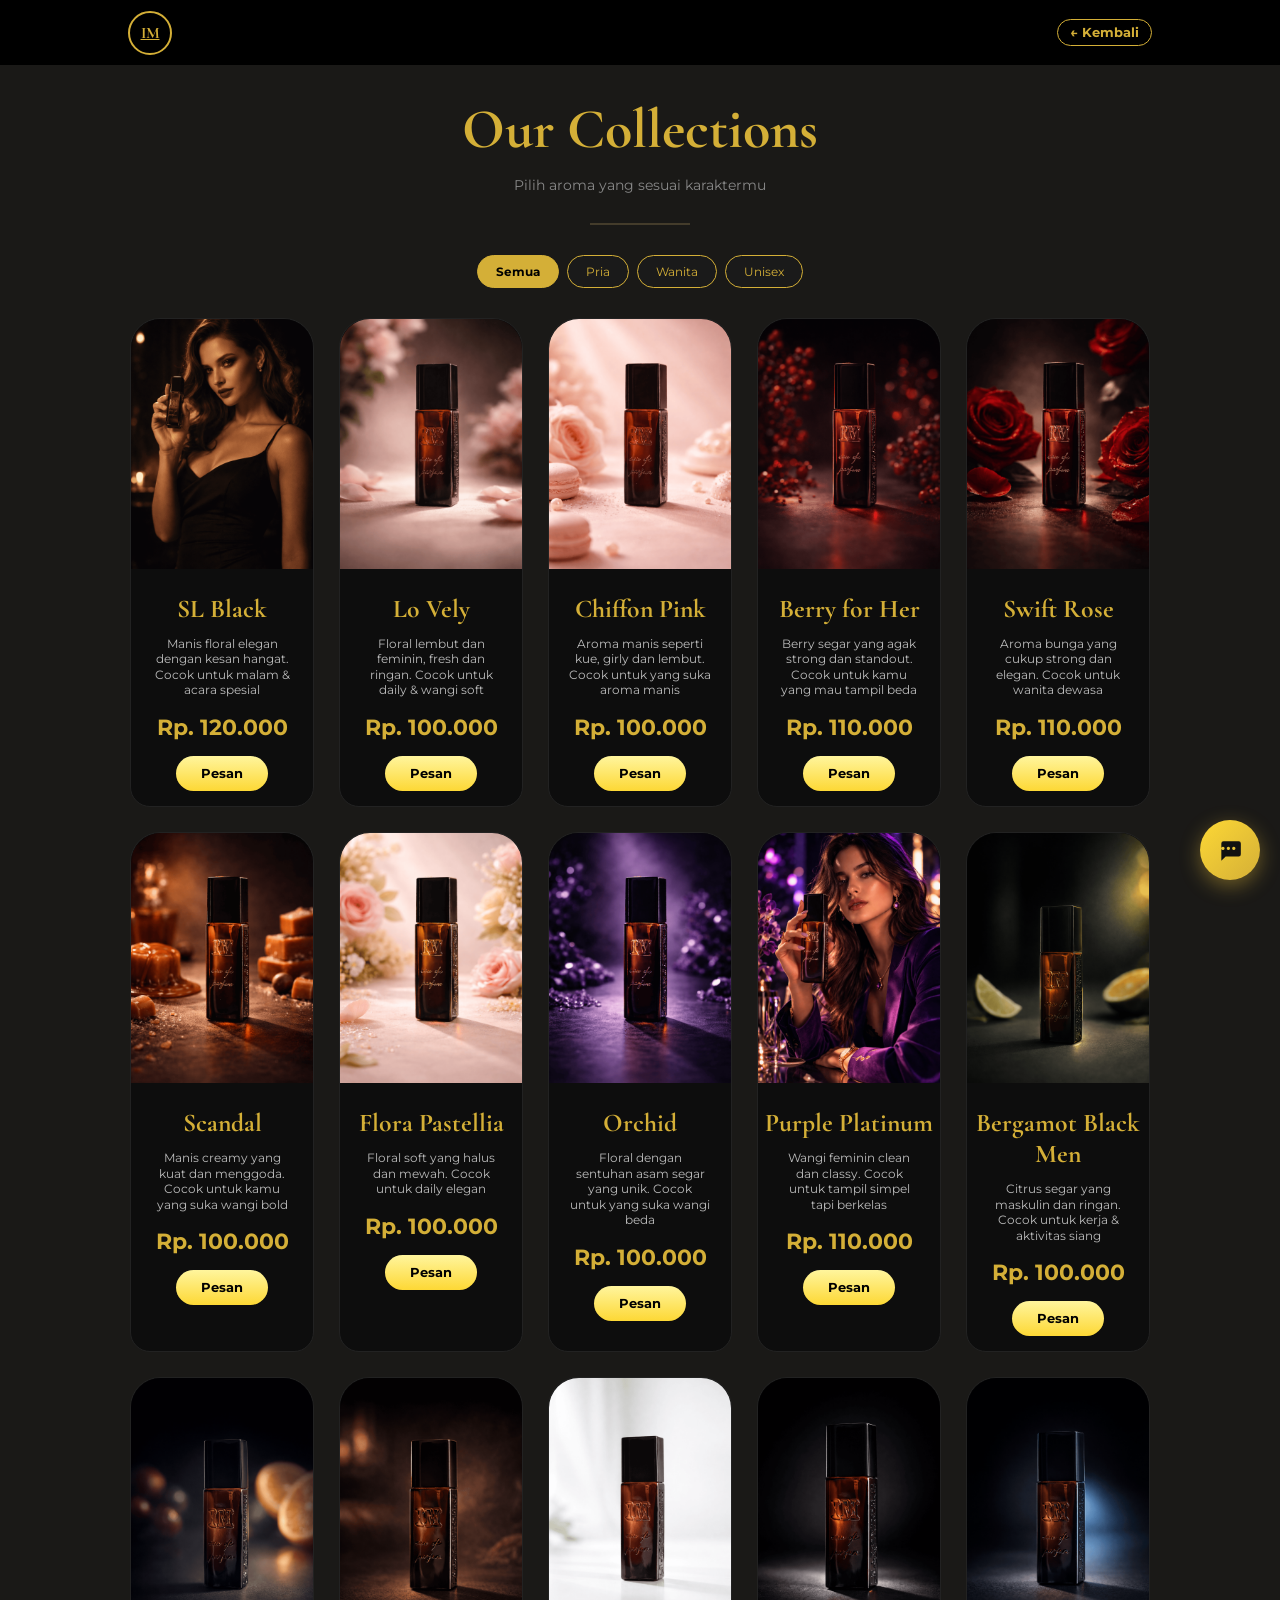
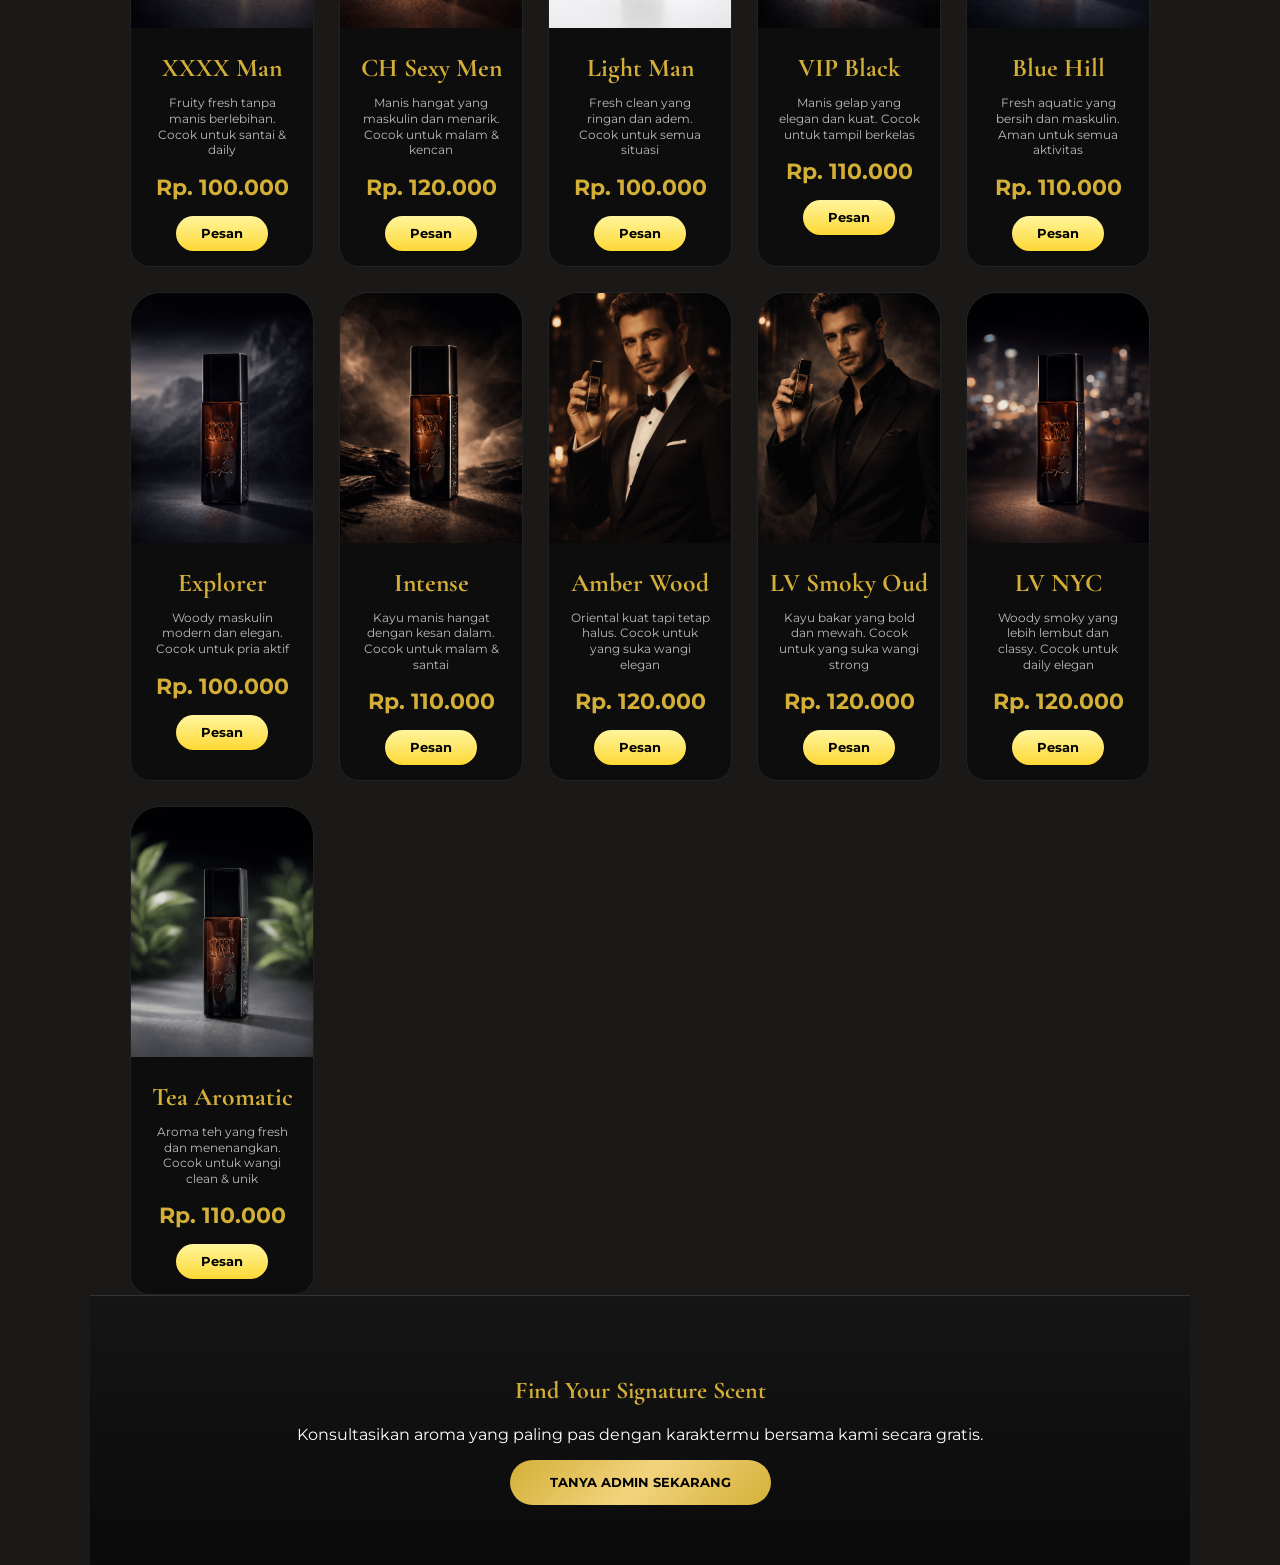
==== commit 57cbd3ff: "Add files via upload" ====
--- a/katalog.html
+++ b/katalog.html
@@ -6,7 +6,7 @@
     <title>Katalog Lengkap - IM Parfum</title>
     <link href="https://fonts.googleapis.com/css2?family=Cormorant+Garamond:wght@600&family=Montserrat:wght@300;400;600&display=swap" rel="stylesheet">
     <link rel="stylesheet" href="style.css">
-    <link rel="stylesheet" href="chatbot.css?v=2">
+    <link rel="stylesheet" href="chatbot.css?v=3">
 </head>
 <body>
 
@@ -44,335 +44,7 @@
 </div>
 
 
-    <script src="katalog.js"></script>
-    <script src="chatbot.js?v=2"></script>
-<script data-pplx-inline-edit>
-(function () {
-  if (window === window.top) return;
-
-  const allowedParentOrigins = ["https://www.perplexity.ai","https://perplexity.ai","https://testing.perplexity.ai","https://staging.perplexity.ai","https://*.preview.i.perplexity.ai","http://perplexity.localhost","http://localhost:1420","http://127.0.0.1:1420","http://localhost:3000","http://127.0.0.1:3000","http://localhost:5173","http://127.0.0.1:5173"];
-  const MAX_FONT_BYTES = 500 * 1024;
-  const MAX_TOTAL_FONT_BYTES = 2 * 1024 * 1024;
-  let scrollForwarding = false;
-  let scrollRaf = 0;
-  let trustedTopOrigin = null;
-
-  // Allow entries like "https://*.preview.i.perplexity.ai" — the wildcard
-  // matches a single DNS label (no dots), so "https://*.foo" cannot stretch
-  // across multiple labels.
-  function matchesAllowedOrigin(origin) {
-    if (!origin) return false;
-    for (const entry of allowedParentOrigins) {
-      if (!entry.includes("*")) {
-        if (entry === origin) return true;
-        continue;
-      }
-      const pattern = new RegExp(
-        "^" +
-          entry.replace(/[.+?^${}()|[\]\\]/g, "\\$&").replace(/\*/g, "[^.]+") +
-          "$",
-      );
-      if (pattern.test(origin)) return true;
-    }
-    return false;
-  }
-
-  // Trust decision: when the sender is same-origin-visible (event.origin is a
-  // real origin like https://www.perplexity.ai) we trust event.origin directly.
-  // When event.origin is "null" (opaque broker srcdoc), we fall back to the
-  // broker's stamped `parentOrigin` to identify the top window. The fallback
-  // is claim-only — we rely on the browser's native `targetOrigin` enforcement
-  // on the response path (see postToTrustedTop) to ensure replies can't be
-  // delivered to anyone but the actual top window of that claimed origin.
-  function getTrustedParentOrigin(event) {
-    const forwardedParentOrigin =
-      typeof event.data.parentOrigin === "string" ? event.data.parentOrigin : null;
-    const parentOrigin = event.origin === "null" ? forwardedParentOrigin : event.origin;
-    return matchesAllowedOrigin(parentOrigin) ? parentOrigin : null;
-  }
-
-  // All responses go to window.top with targetOrigin = the allowlisted origin.
-  // An attacker that iframes us inside their own null-origin broker can claim
-  // any parentOrigin they like, but the browser will drop the reply whenever
-  // the real top's origin doesn't match — so the screenshot never leaves.
-  function postToTrustedTop(message) {
-    if (!trustedTopOrigin) return;
-    try {
-      window.top.postMessage(message, trustedTopOrigin);
-    } catch (_error) {}
-  }
-
-  function inlineAll(original, clone) {
-    if (original.nodeType !== 1 || clone.nodeType !== 1) return;
-
-    try {
-      const computedStyle = getComputedStyle(original);
-      // cssText on a computed style is the serialized declaration in modern
-      // Chromium/Safari — a single read beats enumerating ~400 longhand
-      // properties. Firefox returns "" here, so we fall back on empty.
-      const serialized = computedStyle.cssText;
-      if (serialized) {
-        clone.style.cssText = serialized;
-      } else {
-        const parts = new Array(computedStyle.length);
-        for (let index = 0; index < computedStyle.length; index += 1) {
-          const property = computedStyle[index];
-          parts[index] = `${property}:${computedStyle.getPropertyValue(property)};`;
-        }
-        clone.style.cssText = parts.join("");
-      }
-    } catch (_error) {}
-
-    const originalChildren = original.children;
-    const clonedChildren = clone.children;
-    for (
-      let index = 0;
-      index < originalChildren.length && index < clonedChildren.length;
-      index += 1
-    ) {
-      inlineAll(originalChildren[index], clonedChildren[index]);
-    }
-  }
-
-  function extractFontUrl(srcValue) {
-    const matches = [
-      ...srcValue.matchAll(
-        /url\(["']?([^"')]+)["']?\)(?:\s*format\(["']?([^"')]+)["']?\))?/gi,
-      ),
-    ];
-    if (matches.length === 0) return null;
-    const woff2 = matches.find((m) => m[2] && m[2].toLowerCase().includes("woff2"));
-    if (woff2) return woff2[1];
-    const woff = matches.find((m) => m[2] && m[2].toLowerCase().includes("woff"));
-    if (woff) return woff[1];
-    return matches[0][1];
-  }
-
-  // Cache resolved font URL -> data URI across captures. Fonts on a page
-  // essentially never change, and a batch run emits multiple captures back to
-  // back — without this we'd refetch + re-base64 every time.
-  const fontDataUriCache = new Map();
-  const SRC_DECLARATION_RE = /src\s*:\s*[^;}]+/i;
-
-  async function fetchAsDataUri(url) {
-    if (fontDataUriCache.has(url)) return fontDataUriCache.get(url);
-    let dataUri = null;
-    try {
-      const response = await fetch(url, { mode: "cors", credentials: "omit" });
-      if (response.ok) {
-        const blob = await response.blob();
-        if (blob.size <= MAX_FONT_BYTES) {
-          dataUri = await new Promise((resolve) => {
-            const reader = new FileReader();
-            reader.onloadend = () =>
-              resolve(typeof reader.result === "string" ? reader.result : null);
-            reader.onerror = () => resolve(null);
-            reader.readAsDataURL(blob);
-          });
-        }
-      }
-    } catch (_error) {
-      dataUri = null;
-    }
-    fontDataUriCache.set(url, dataUri);
-    return dataUri;
-  }
-
-  function collectFontFaceRuleTexts() {
-    const rules = [];
-    for (const sheet of document.styleSheets) {
-      let cssRules;
-      try {
-        cssRules = sheet.cssRules;
-      } catch (_error) {
-        continue;
-      }
-      if (!cssRules) continue;
-      for (const rule of cssRules) {
-        const cssText = rule.cssText || "";
-        if (cssText.startsWith("@font-face")) rules.push(cssText);
-      }
-    }
-    return rules;
-  }
-
-  async function buildInlinedFontCss() {
-    const ruleTexts = collectFontFaceRuleTexts();
-    if (ruleTexts.length === 0) return null;
-
-    const resolved = ruleTexts.map((cssText) => {
-      if (!SRC_DECLARATION_RE.test(cssText)) return null;
-      const srcMatch = cssText.match(/src\s*:\s*([^;}]+)[;}]/i);
-      if (!srcMatch) return null;
-      const url = extractFontUrl(srcMatch[1]);
-      if (!url) return null;
-      try {
-        return { cssText, url: new URL(url, document.baseURI).href };
-      } catch (_error) {
-        return null;
-      }
-    });
-
-    const dataUris = await Promise.all(
-      resolved.map((entry) => (entry ? fetchAsDataUri(entry.url) : Promise.resolve(null))),
-    );
-
-    const inlined = [];
-    let totalBytes = 0;
-    for (let index = 0; index < resolved.length; index += 1) {
-      const entry = resolved[index];
-      const dataUri = dataUris[index];
-      if (!entry || !dataUri) continue;
-      const approxBytes = dataUri.length * 0.75;
-      if (totalBytes + approxBytes > MAX_TOTAL_FONT_BYTES) break;
-      totalBytes += approxBytes;
-      inlined.push(entry.cssText.replace(SRC_DECLARATION_RE, `src: url("${dataUri}")`));
-    }
-    return inlined.length > 0 ? inlined.join("\n") : null;
-  }
-
-  function stripExternal(clone) {
-    const images = clone.querySelectorAll("img");
-    for (let index = 0; index < images.length; index += 1) {
-      const src = images[index].getAttribute("src");
-      if (src && !src.startsWith("data:")) images[index].removeAttribute("src");
-    }
-
-    const elements = clone.querySelectorAll("*");
-    for (let index = 0; index < elements.length; index += 1) {
-      const style = elements[index].style.cssText;
-      if (style && style.includes("url(")) {
-        elements[index].style.cssText = style.replace(
-          /url\(["']?(?!data:)[^)"']*["']?\)/gi,
-          "none",
-        );
-      }
-    }
-  }
-
-  function emitScroll() {
-    scrollRaf = 0;
-    if (!scrollForwarding) return;
-    postToTrustedTop({
-      type: "INLINE_EDIT_SCROLL",
-      scrollX: window.scrollX,
-      scrollY: window.scrollY,
-    });
-  }
-
-  window.addEventListener(
-    "scroll",
-    function () {
-      if (!scrollForwarding || scrollRaf) return;
-      scrollRaf = requestAnimationFrame(emitScroll);
-    },
-    { passive: true, capture: true },
-  );
-
-  async function handleCaptureRequest(event) {
-    const requestId = event.data.requestId;
-    const scrollX = window.scrollX;
-    const scrollY = window.scrollY;
-    const width = window.innerWidth;
-    const height = window.innerHeight;
-
-    function postResult(dataUrl) {
-      postToTrustedTop({
-        type: "INLINE_EDIT_SCREENSHOT_RESULT",
-        requestId,
-        dataUrl,
-        scrollX,
-        scrollY,
-      });
-    }
-
-    try {
-      // Wait for any pending web fonts to resolve so both inline metrics and
-      // the @font-face inlining below see the same loaded faces.
-      if (document.fonts && document.fonts.ready) {
-        try {
-          await document.fonts.ready;
-        } catch (_error) {}
-      }
-
-      const clone = document.documentElement.cloneNode(true);
-      inlineAll(document.documentElement, clone);
-
-      const removedNodes = clone.querySelectorAll("script,link[rel=\"stylesheet\"],style");
-      for (let index = 0; index < removedNodes.length; index += 1) {
-        removedNodes[index].remove();
-      }
-
-      stripExternal(clone);
-
-      // Re-embed web fonts as data-URI @font-face rules so the SVG rasterizer
-      // can resolve them — external font URLs aren't fetched during
-      // foreignObject rendering, which would otherwise force a fallback face
-      // and change text metrics.
-      const inlinedFontCss = await buildInlinedFontCss();
-      if (inlinedFontCss) {
-        const styleEl = document.createElement("style");
-        styleEl.textContent = inlinedFontCss;
-        const head = clone.querySelector("head");
-        if (head) head.appendChild(styleEl);
-        else clone.insertBefore(styleEl, clone.firstChild);
-      }
-
-      const html = new XMLSerializer().serializeToString(clone);
-      const svg =
-        `<svg xmlns="http://www.w3.org/2000/svg" width="${width}" height="${height}">` +
-        '<foreignObject width="100%" height="100%">' +
-        `<div xmlns="http://www.w3.org/1999/xhtml" style="width:${width}px;height:${height}px;overflow:hidden">` +
-        `<div style="position:relative;left:-${scrollX}px;top:-${scrollY}px">` +
-        html +
-        "</div></div></foreignObject></svg>";
-      const svgUrl = `data:image/svg+xml;charset=utf-8,${encodeURIComponent(svg)}`;
-      const image = new Image();
-      image.onload = function () {
-        const canvas = document.createElement("canvas");
-        canvas.width = width;
-        canvas.height = height;
-        canvas.getContext("2d").drawImage(image, 0, 0);
-        postResult(canvas.toDataURL("image/png"));
-      };
-      image.onerror = function () {
-        postResult(null);
-      };
-      image.src = svgUrl;
-    } catch (_error) {
-      postResult(null);
-    }
-  }
-
-  window.addEventListener("message", function (event) {
-    if (!event.data) return;
-    // Only accept messages from the direct parent frame. Blocks sibling /
-    // unrelated-window postMessage senders that could otherwise reach us.
-    if (event.source !== window.parent) return;
-
-    const trustedParentOrigin = getTrustedParentOrigin(event);
-    if (!trustedParentOrigin) return;
-    trustedTopOrigin = trustedParentOrigin;
-
-    if (event.data.type === "INLINE_EDIT_SCROLL_START") {
-      scrollForwarding = true;
-      emitScroll();
-      return;
-    }
-
-    if (event.data.type === "INLINE_EDIT_SCROLL_STOP") {
-      scrollForwarding = false;
-      if (scrollRaf) cancelAnimationFrame(scrollRaf);
-      scrollRaf = 0;
-      return;
-    }
-
-    if (event.data.type !== "INLINE_EDIT_CAPTURE_REQUEST") return;
-
-    handleCaptureRequest(event);
-  });
-})();
-
-
-</script></body>
+    <script src="katalog.js?v=3"></script>
+    <script src="chatbot.js?v=3"></script>
+</body>
 </html>
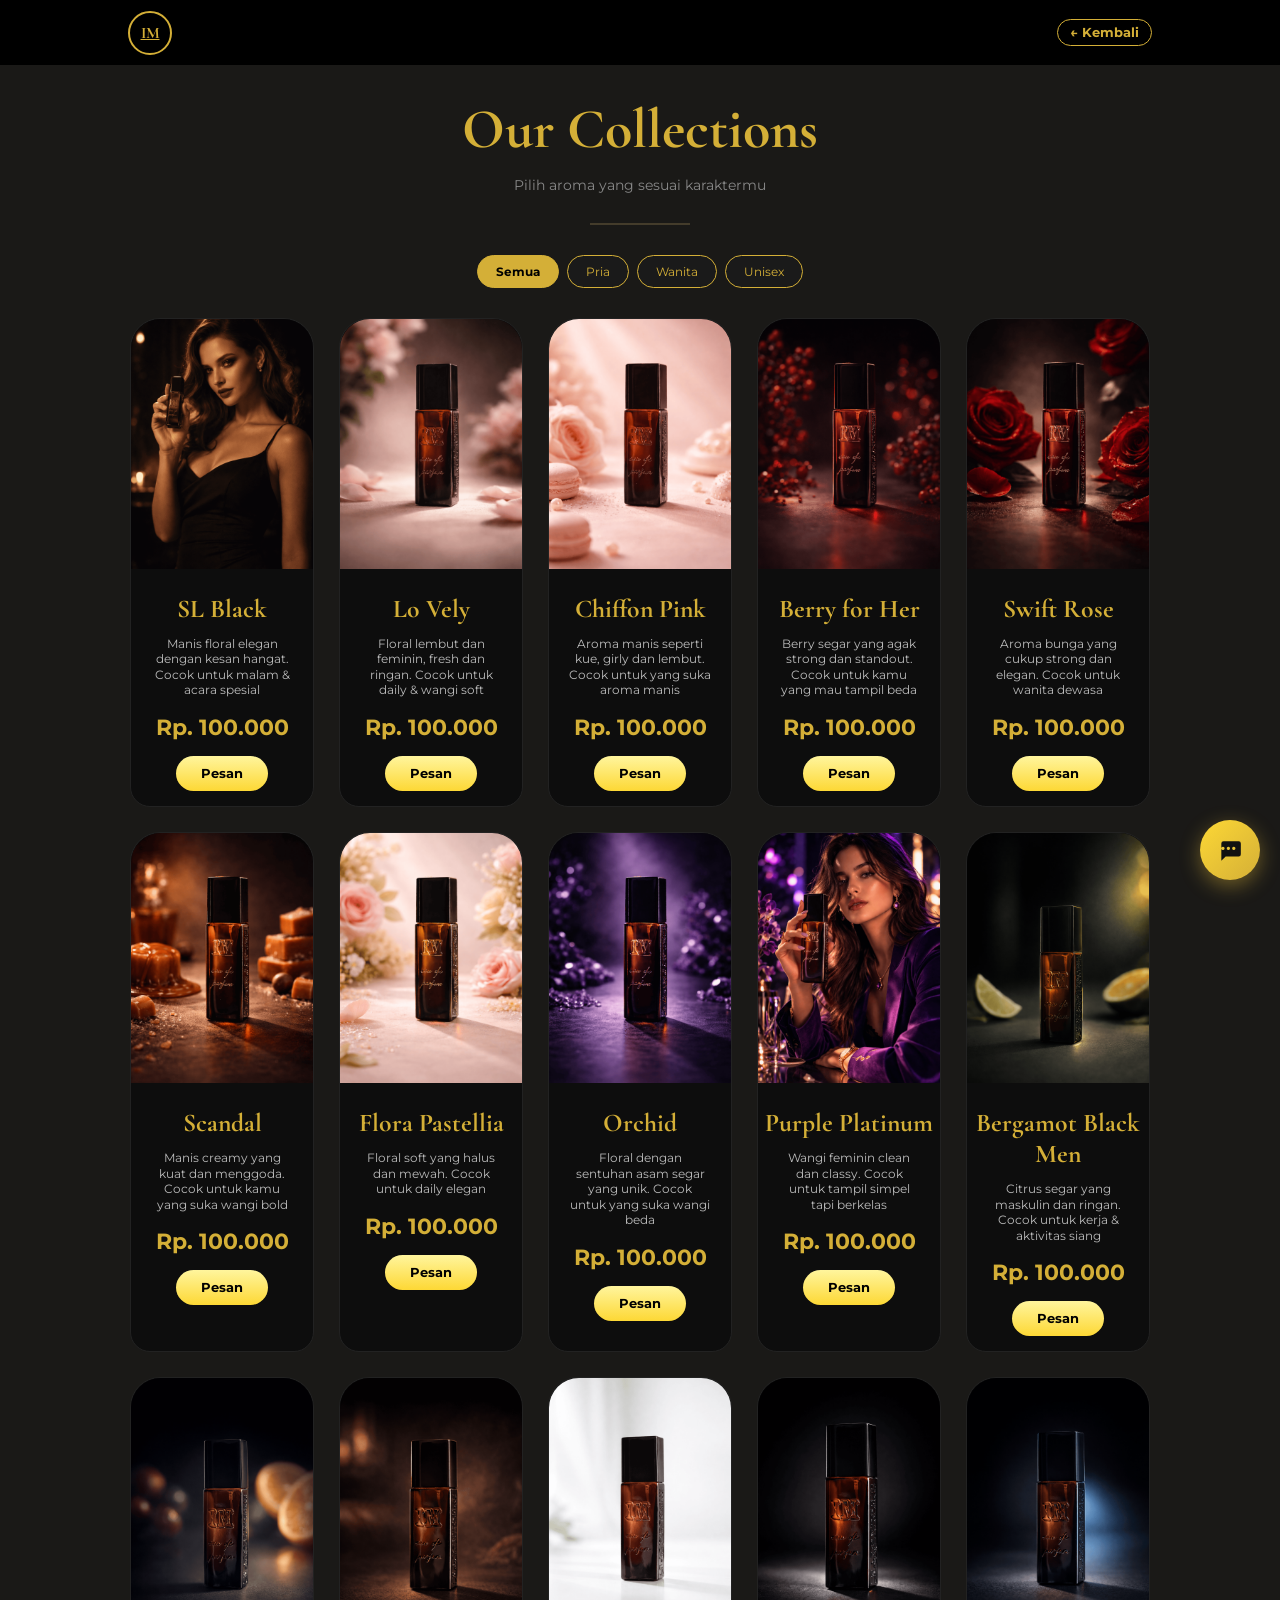
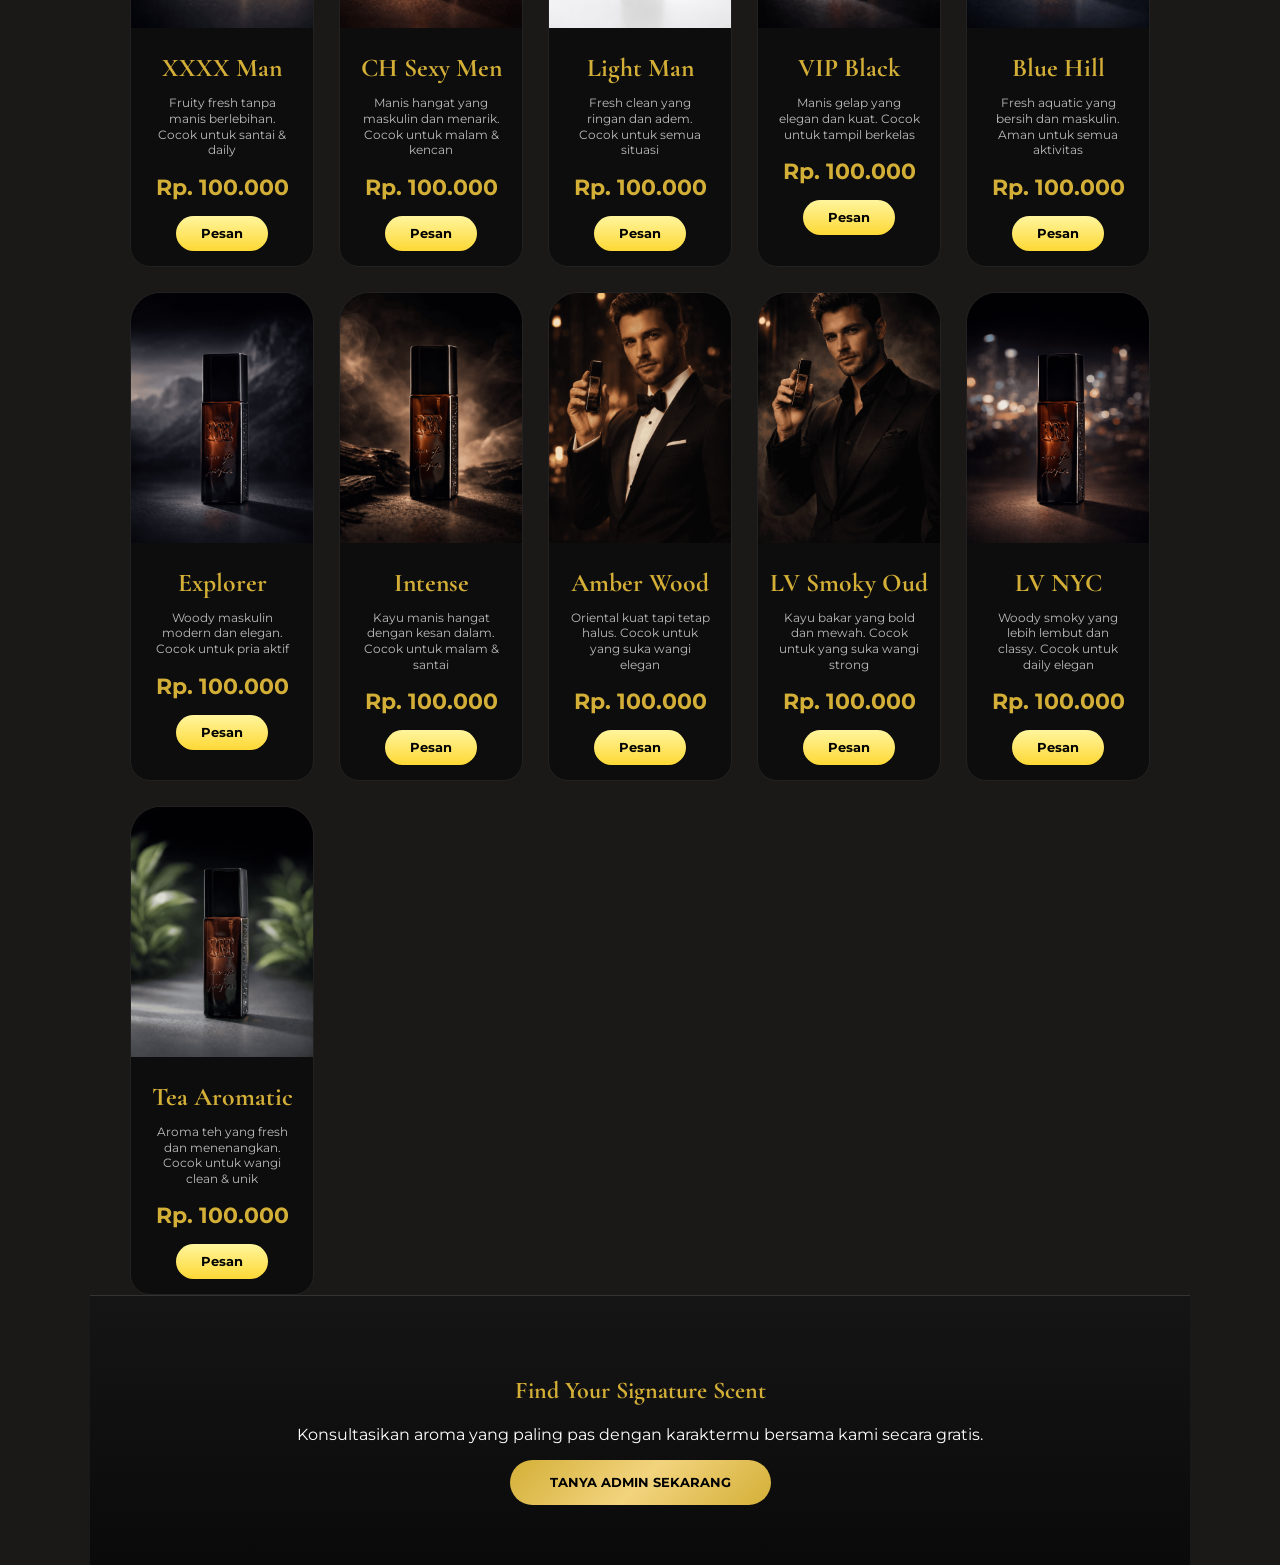
==== commit 25b67065: "Update katalog.html" ====
--- a/katalog.html
+++ b/katalog.html
@@ -45,6 +45,7 @@
 
 
     <script src="katalog.js?v=3"></script>
-    <script src="chatbot.js?v=3"></script>
+    <script src="chatbot.js?v=5"></script>
+    <!-- Cloudflare Web Analytics --><script type='module' src='https://static.cloudflareinsights.com/beacon.min.js' data-cf-beacon='{"token": "57850b002c8c49f09d7d67bf28b394fb"}'></script><!-- End Cloudflare Web Analytics -->
 </body>
 </html>
